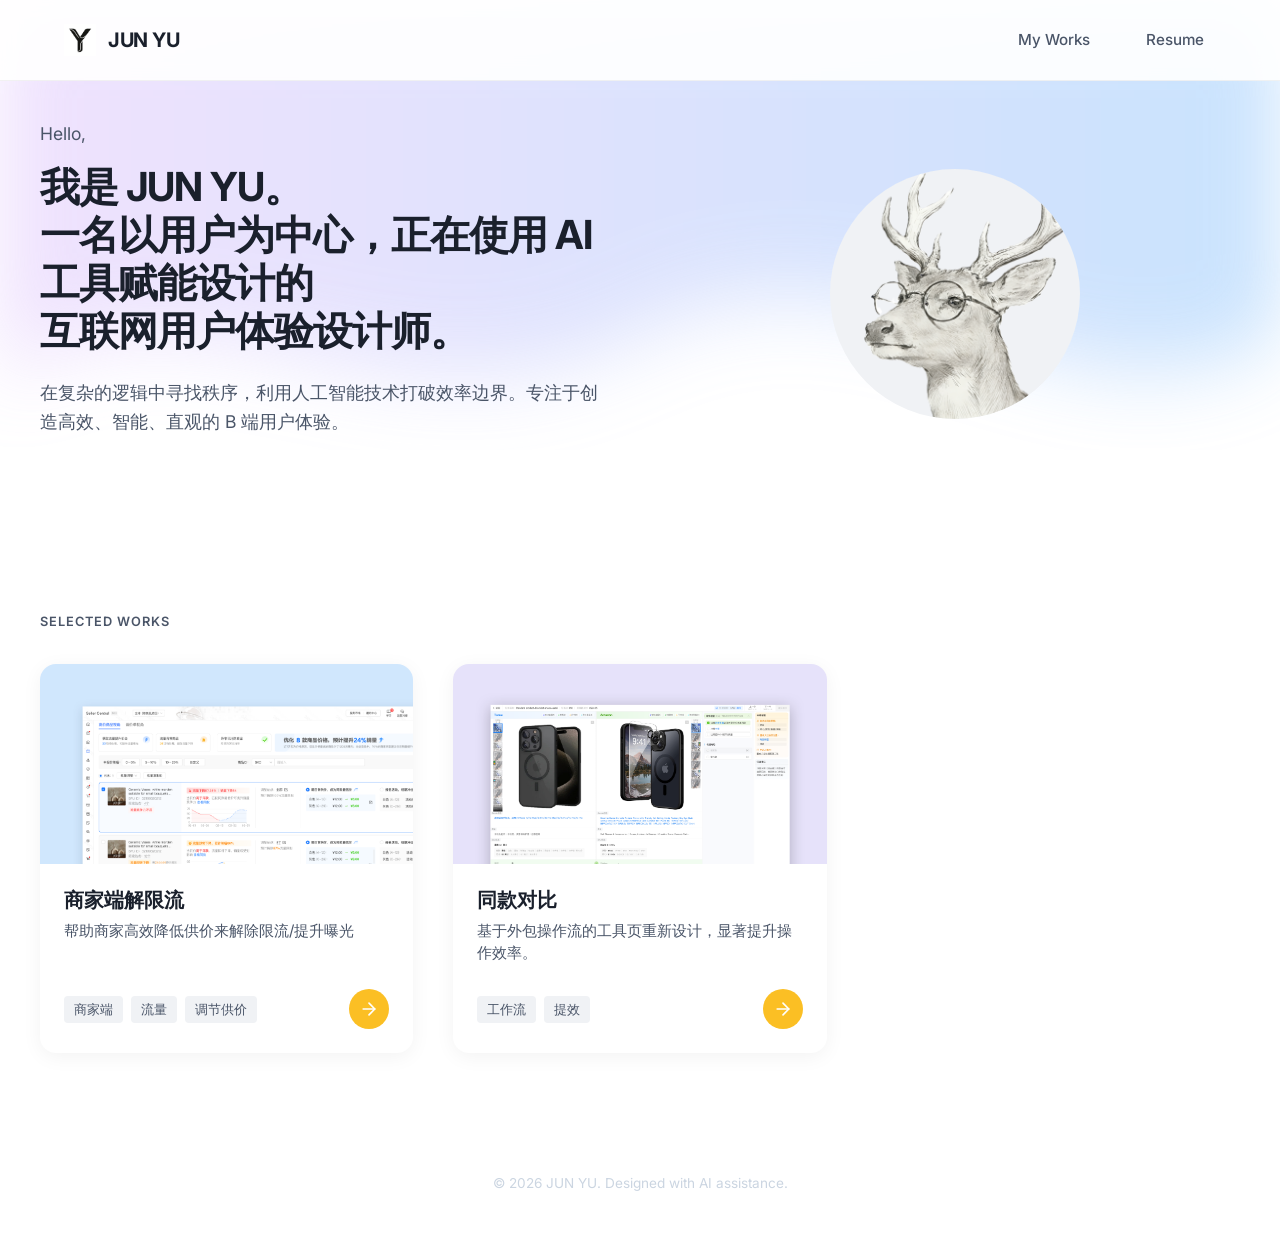
==== index.html @ b0ba0d9a "Swap project order and adjust Selected Works styles" ====
<!DOCTYPE html>
<html lang="zh-CN">
<head>
    <meta charset="UTF-8">
    <meta name="viewport" content="width=device-width, initial-scale=1.0">
    <title>JUN YU | AI-Powered UX Designer</title>
    <link rel="icon" href="images/logo-y.png" type="image/png">
    <link rel="stylesheet" href="style.css">
    <link rel="preconnect" href="https://fonts.googleapis.com">
    <link rel="preconnect" href="https://fonts.gstatic.com" crossorigin>
    <link href="https://fonts.googleapis.com/css2?family=Playfair+Display:ital,wght@0,400;0,600;1,400&family=Inter:wght@300;400;500;600&display=swap" rel="stylesheet">
</head>
<body>
    <!-- Navigation -->
    <header class="site-header">
        <div class="header-inner container">
            <a href="index.html" class="brand-group">
                <div class="logo-y">
                    <img src="images/logo-y.png" alt="Y Logo" class="logo-img">
                </div>
                <span class="designer-name">JUN YU</span>
            </a>
            <nav class="main-nav">
                <a href="#works" class="nav-link">My Works</a>
                
                <a href="resume.html" class="nav-link">Resume</a>
            </nav>
        </div>
    </header>

    <main>
        <!-- Background Wave -->
        <div class="wave-background">
            <svg viewBox="0 0 1440 480" fill="none" xmlns="http://www.w3.org/2000/svg" preserveAspectRatio="none">
                <defs>
                    <linearGradient id="wave-gradient" x1="0%" y1="0%" x2="100%" y2="0%">
                        <stop offset="0%" style="stop-color:#E0C3FC;stop-opacity:0.8" />
                        <stop offset="100%" style="stop-color:#8EC5FC;stop-opacity:0.8" />
                    </linearGradient>
                    <filter id="blur-filter" x="-20%" y="-20%" width="140%" height="140%">
                        <feGaussianBlur in="SourceGraphic" stdDeviation="40" />
                    </filter>
                </defs>
                <path d="M0,0 L1440,0 L1440,320 C1200,440 1000,200 720,320 C440,440 240,240 0,360 Z" fill="url(#wave-gradient)" filter="url(#blur-filter)" opacity="0.6"/>
            </svg>
        </div>

        <!-- 欢迎语 Hero 区域 -->
        <section class="hero-section container">
            <div class="hero-grid">
                <div class="hero-text">
                    <p class="greeting">Hello,</p>
                    <h1 class="intro-heading">
                        我是 JUN YU。<br>
                        一名以用户为中心，正在使用 AI 工具赋能设计的<br>
                        互联网用户体验设计师。
                    </h1>
                    <p class="intro-desc">
                        在复杂的逻辑中寻找秩序，利用人工智能技术打破效率边界。专注于创造高效、智能、直观的 B 端用户体验。
                    </p>
                </div>
                <div class="hero-image">
                    <!-- 请将您的雄鹿图片命名为 hero-image.png 并放入 images 文件夹 -->
                    <div class="hero-img-container">
                        <img src="images/hero-image.png" alt="Hand-drawn Buck" class="hero-img">
                    </div>
                </div>
            </div>
        </section>

        <!-- Works Grid -->
        <section id="works" class="projects container">
            <div class="section-header">
                <span class="section-label">Selected Works</span>
            </div>
            
            <div class="project-grid">
                <!-- Project 2: 商家端解限流 -->
                <a href="project-merchant-limit.html" class="project-card">
                    <div class="card-image-container">
                        <img src="images/project-cover-2.png" alt="商家端解限流" class="project-cover-img">
                    </div>
                    <div class="card-content">
                        <h3 class="card-title">商家端解限流</h3>
                        <p class="card-desc">帮助商家高效降低供价来解除限流/提升曝光</p>
                        <div class="card-footer">
                            <div class="tags-group" style="display: flex; gap: 8px; flex-wrap: wrap;">
                                <span class="tag">商家端</span>
                                <span class="tag">流量</span>
                                <span class="tag">调节供价</span>
                            </div>
                            <div class="view-project-btn">
                                <svg width="20" height="20" viewBox="0 0 24 24" fill="none" stroke="currentColor" stroke-width="2" stroke-linecap="round" stroke-linejoin="round">
                                    <line x1="5" y1="12" x2="19" y2="12"></line>
                                    <polyline points="12 5 19 12 12 19"></polyline>
                                </svg>
                            </div>
                        </div>
                    </div>
                </a>

                <!-- Project 1: 同款对比 -->
                <a href="project-comparison.html" class="project-card">
                    <div class="card-image-container">
                        <img src="images/project-cover-1.png" alt="同款对比" class="project-cover-img">
                    </div>
                    <div class="card-content">
                        <h3 class="card-title">同款对比</h3>
                        <p class="card-desc">基于外包操作流的工具页重新设计，显著提升操作效率。</p>
                        <div class="card-footer">
                            <div class="tags-group" style="display: flex; gap: 8px; flex-wrap: wrap;">
                                <span class="tag">工作流</span>
                                <span class="tag">提效</span>
                            </div>
                            <div class="view-project-btn">
                                <svg width="20" height="20" viewBox="0 0 24 24" fill="none" stroke="currentColor" stroke-width="2" stroke-linecap="round" stroke-linejoin="round">
                                    <line x1="5" y1="12" x2="19" y2="12"></line>
                                    <polyline points="12 5 19 12 12 19"></polyline>
                                </svg>
                            </div>
                        </div>
                    </div>
                </a>
            </div>
        </section>
    </main>

    <footer class="site-footer container">
        <div class="footer-content">
            <p>&copy; 2026 JUN YU. Designed with AI assistance.</p>
        </div>
    </footer>

    <script src="script.js"></script>
</body>
</html>
---- style.css ----
:root {
    --text-primary: #1a202c;
    --text-secondary: #4a5568;
    --bg-primary: #ffffff;
    --bg-secondary: #f7fafc;
    --accent-color: #6366f1; /* Indigo/Purple from user request */
    --font-main: 'Inter', -apple-system, BlinkMacSystemFont, 'Segoe UI', Roboto, sans-serif;
}

* {
    margin: 0;
    padding: 0;
    box-sizing: border-box;
}

body {
    font-family: var(--font-main);
    color: var(--text-primary);
    line-height: 1.5;
    -webkit-font-smoothing: antialiased;
    /* Sticky footer setup */
    display: flex;
    flex-direction: column;
    min-height: 100vh;
}

main {
    flex: 1;
}

/* Typography */
h1, h2, h3, h4, h5, h6 {
    font-weight: 700;
    line-height: 1.2;
}

a {
    text-decoration: none;
    color: inherit;
}

/* Header & Nav */
.site-header {
    position: sticky;
    top: 0;
    background: rgba(255, 255, 255, 0.9);
    backdrop-filter: blur(10px);
    z-index: 100;
    border-bottom: 1px solid rgba(0,0,0,0.05);
}

.header-inner {
    height: 80px;
    display: flex;
    justify-content: space-between;
    align-items: center;
}

/* Also support simple <header> for other pages if needed */
header:not(.site-header) {
    padding: 20px 40px;
    display: flex;
    justify-content: space-between;
    align-items: center;
    position: sticky;
    top: 0;
    background: rgba(255, 255, 255, 0.9);
    backdrop-filter: blur(10px);
    z-index: 100;
}

.brand-group, .logo-container {
    display: flex;
    align-items: center;
    gap: 12px;
}

.logo-y, .logo-icon {
    height: 32px;
    width: auto;
    display: flex;
    align-items: center;
}

.logo-img {
    height: 100%;
    width: auto;
}

.designer-name, .logo-text {
    font-size: 1.25rem;
    font-weight: 700;
    letter-spacing: -0.5px;
}

.main-nav, nav ul {
    display: flex;
    gap: 32px;
    list-style: none;
}

.nav-link, nav a {
    font-size: 0.95rem;
    font-weight: 500;
    color: var(--text-secondary);
    transition: color 0.2s;
    padding: 8px 12px; /* Increased click area */
    display: inline-block; /* Ensure padding affects layout */
}

.nav-link:hover, .nav-link.active,
nav a:hover, nav a.active {
    color: var(--text-primary);
}

/* Container */
.container {
    max-width: 1200px;
    margin: 0 auto;
    padding: 0 24px;
}

/* Hero Section */
.hero-section {
    position: relative;
    z-index: 1; /* Ensure text is above wave */
    padding: 60px 0;
    padding-top: 40px; /* Moved down slightly */
}

.wave-background {
    position: absolute;
    top: 0;
    left: 0;
    width: 100%;
    z-index: 0;
    pointer-events: none;
    overflow: hidden;
}

.wave-background svg {
    width: 100%;
    height: auto;
    display: block;
    min-height: 500px; /* Ensure it covers enough height */
}

.hero {
    padding: 60px 0;
    min-height: 60vh;
    display: flex;
    align-items: center;
}

.hero-grid {
    display: grid;
    grid-template-columns: 1fr 1fr;
    gap: 60px;
    align-items: center;
}

.intro-text {
    max-width: 500px;
}

.greeting {
    font-size: 1.1rem;
    color: var(--text-secondary);
    margin-bottom: 16px;
    display: block;
}

.intro-heading {
    font-size: 2.5rem;
    margin-bottom: 24px;
    letter-spacing: -1px;
}

.intro-desc {
    font-size: 1.1rem;
    color: var(--text-secondary);
    margin-bottom: 32px;
    line-height: 1.6;
}

.hero-img-container {
    width: 250px;
    height: 250px;
    border-radius: 50%;
    overflow: hidden;
    background-color: #f0f2f5;
    display: flex;
    justify-content: center;
    align-items: center;
    margin: 0 auto;
}

.hero-img {
    width: 100%;
    height: 100%;
    object-fit: cover;
}

/* Projects Section */
.projects {
    padding: 80px 0;
}

.section-header {
    margin-bottom: 32px;
}

.section-label {
    font-size: 0.8rem;
    text-transform: uppercase;
    letter-spacing: 1px;
    color: var(--text-secondary);
    font-weight: 600;
}

.project-grid {
    display: grid;
    grid-template-columns: repeat(auto-fill, minmax(350px, 1fr));
    gap: 40px;
}

.project-card {
    background: #fff;
    border-radius: 16px;
    overflow: hidden;
    box-shadow: 0 4px 20px rgba(0,0,0,0.05);
    transition: transform 0.3s ease, box-shadow 0.3s ease;
    display: flex;
    flex-direction: column;
}

.project-card:hover {
    transform: translateY(-5px);
    box-shadow: 0 10px 20px rgba(0,0,0,0.1);
}

.card-image-container {
    height: 200px;
    background-color: #f0f2f5;
    overflow: hidden;
    position: relative;
}

.project-cover-img {
    width: 100%;
    height: 100%;
    object-fit: cover;
    transition: transform 0.5s ease;
}

.project-card:hover .project-cover-img {
    transform: scale(1.05);
}

.card-content {
    padding: 24px;
    flex: 1;
    display: flex;
    flex-direction: column;
}

.card-title {
    font-size: 1.25rem;
    margin-bottom: 8px;
}

.card-desc {
    color: var(--text-secondary);
    font-size: 0.95rem;
    margin-bottom: 24px;
    flex: 1;
}

.card-footer {
    display: flex;
    justify-content: space-between;
    align-items: center;
    margin-top: auto;
}

.tag {
    font-size: 0.8rem;
    background-color: #f0f2f5;
    padding: 4px 10px;
    border-radius: 4px;
    color: var(--text-secondary);
    font-weight: 500;
}

.view-project-btn {
    width: 40px;
    height: 40px;
    border-radius: 50%;
    background-color: #fbbf24; /* Yellow accent */
    display: flex;
    align-items: center;
    justify-content: center;
    color: #fff;
    transition: background-color 0.2s;
}

.view-project-btn:hover {
    background-color: #f59e0b;
}

/* Detail Page Styles */
.detail-main {
    padding-top: 0; /* Removed padding since we have a banner now */
    padding-bottom: 100px;
}

.project-title-banner {
    width: 100%;
    background: linear-gradient(135deg, #E0C3FC 0%, #8EC5FC 100%); /* Light purple to blue gradient (Homepage style) */
    padding: 80px 0;
    margin-bottom: 60px;
}

.page-title {
    font-size: 2.5rem;
    margin-bottom: 0;
    text-align: center;
    color: #ffffff; /* White */
    /* Reset previous text gradient styles */
    background: none;
    -webkit-text-fill-color: initial;
    display: block;
    width: auto;
}

.detail-section {
    margin-bottom: 80px;
}

/* Final Result Styles */
.final-result-container {
    border-radius: 12px;
    overflow: hidden;
    box-shadow: 0 4px 20px rgba(0,0,0,0.1);
}

.detail-image.no-bottom-radius {
    border-bottom-left-radius: 0;
    border-bottom-right-radius: 0;
    margin-bottom: 0;
}

.result-stats-bar {
    background-color: #E0F2FE; /* Light Blue */
    color: #334155; /* Dark Slate */
    padding: 24px;
    display: flex;
    justify-content: center;
    align-items: center;
    font-size: 1.25rem;
    font-weight: 500;
}

.stats-label {
    margin-right: 12px;
    color: #475569; /* Slate 600 */
}

.stats-value-old {
    color: #94a3b8; /* Slate 400 */
    text-decoration: line-through;
}

.stats-arrow {
    margin: 0 16px;
    color: #3b82f6; /* Blue 500 */
}

.stats-value-new {
    color: #2563eb; /* Blue 600 */
    font-weight: 700;
    font-size: 1.4rem;
}

/* Specific margins to remove gap around optimization section */
.detail-section:has(+ .optimization-section) {
    margin-bottom: 0;
}

.optimization-section {
    background-color: #F3F0F9;
    padding: 80px 0; /* Increased padding for better visual */
    width: 100%;
    margin-bottom: 0;
}

/* Remove margin from the section following optimization if needed */
.optimization-section + .full-width-banner {
    margin-top: 0;
}

.section-title {
    font-size: 1.75rem;
    font-weight: 600;
    margin-bottom: 24px; /* Reduced from 40px */
    color: var(--text-primary);
    position: relative;
    padding-left: 20px;
}

.section-title::before {
    content: '';
    position: absolute;
    left: 0;
    top: 6px;
    bottom: 6px;
    width: 4px;
    background-color: var(--accent-color);
    border-radius: 2px;
}

.content-block {
    margin-bottom: 40px;
}

.subsection-title {
    font-size: 1.25rem;
    font-weight: 600;
    margin-bottom: 12px; /* Reduced from 24px */
    color: var(--text-primary);
}

.body-text {
    font-size: 1.05rem;
    color: var(--text-secondary);
    line-height: 1.7;
    margin-bottom: 24px;
}

/* Placeholders & Images */
.image-placeholder {
    width: 100%;
    background-color: #f0f2f5;
    border-radius: 8px;
    display: flex;
    align-items: center;
    justify-content: center;
    color: #a0aec0;
    font-size: 0.9rem;
    border: 1px dashed #cbd5e0;
}

.detail-image {
    width: 100%;
    height: auto;
    border-radius: 8px;
    display: block;
    box-shadow: 0 4px 6px -1px rgba(0, 0, 0, 0.05);
    /* background-color: #f0f2f5; Removed placeholder background */
    
    /* Enhanced clarity properties */
    image-rendering: -webkit-optimize-contrast;
    image-rendering: crisp-edges;
    transform: translateZ(0);
    filter: contrast(1.02) saturate(1.02);
    backface-visibility: hidden;
}

.full-width-placeholder {
    height: 400px;
}

.medium-placeholder {
    height: 300px;
}

.tall-placeholder {
    height: 100%;
    min-height: 300px;
}

/* Layouts */
.grid-2-col {
    display: grid;
    grid-template-columns: 1fr 1fr;
    gap: 40px;
}

.align-center {
    align-items: center;
}

.stack-col {
    display: flex;
    flex-direction: column;
    gap: 24px;
}

/* Full Width Banners */
.full-width-banner {
    width: 100vw;
    position: relative;
    left: 50%;
    right: 50%;
    margin-left: -50vw;
    margin-right: -50vw;
    padding: 60px 0;
    margin-bottom: 80px;
}

/* Remove margin when followed by optimization section */
.full-width-banner:has(+ .optimization-section) {
    margin-bottom: 0;
}

.black-banner {
    background-color: #111111;
    color: #ffffff;
}

.purple-banner {
    background-color: var(--accent-color);
    color: #ffffff;
}

.banner-content {
    display: grid;
    grid-template-columns: repeat(3, 1fr);
    gap: 40px;
    text-align: center;
}

.data-item {
    display: flex;
    flex-direction: column;
    align-items: center;
}

.data-value {
    font-size: 3rem;
    font-weight: 700;
    color: var(--accent-color);
    margin-bottom: 8px;
}

.data-label {
    font-size: 1rem;
    opacity: 0.8;
}

.banner-content-col {
    display: flex;
    flex-direction: column;
    gap: 24px;
}

.banner-title {
    font-size: 1.5rem;
    margin-bottom: 16px;
    font-weight: 700;
}

.idea-item {
    font-size: 1.2rem;
    line-height: 1.6;
}

.idea-bold {
    font-weight: 700;
    font-size: 1.3rem;
}

.pain-point-list {
    list-style: none;
    counter-reset: pain-points;
}

.pain-point-list li {
    position: relative;
    padding-left: 32px;
    margin-bottom: 20px;
    font-size: 1.1rem;
    color: var(--text-secondary);
}

.pain-point-list li::before {
    counter-increment: pain-points;
    content: counter(pain-points) ".";
    position: absolute;
    left: 0;
    font-weight: 600;
    color: var(--accent-color);
}

/* Compare Labels */
.compare-item {
    position: relative;
    /* Add padding top to make space for label */
    padding-top: 40px;
}

.compare-label {
    position: absolute;
    top: 0;
    left: 0;
    padding: 6px 14px;
    border-radius: 9999px; /* Pill shape (full rounded) */
    font-size: 0.9rem;
    font-weight: 600;
    color: #fff;
    z-index: 10;
    /* Glassmorphism */
    backdrop-filter: blur(8px);
    -webkit-backdrop-filter: blur(8px);
    border: 1px solid rgba(255, 255, 255, 0.2);
    box-shadow: 0 4px 6px rgba(0, 0, 0, 0.05);
}

.label-before {
    background-color: rgba(100, 116, 139, 0.85); /* Slate gray with transparency */
}

.label-after {
    background-color: rgba(96, 165, 250, 0.85); /* Light blue with transparency */
}

/* Lightbox */
.lightbox {
    position: fixed;
    top: 0;
    left: 0;
    width: 100%;
    height: 100%;
    background-color: rgba(0, 0, 0, 0.9);
    display: none;
    justify-content: center;
    align-items: center;
    z-index: 1000;
    cursor: zoom-out;
    opacity: 0;
    transition: opacity 0.3s ease;
}

.lightbox.active {
    display: flex;
    opacity: 1;
}

.lightbox-img {
    max-width: 90%;
    max-height: 90%;
    object-fit: contain;
    border-radius: 4px;
    box-shadow: 0 0 20px rgba(0,0,0,0.5);
    transform: scale(0.95);
    transition: transform 0.3s ease;
}

.lightbox.active .lightbox-img {
    transform: scale(1);
}

.lightbox-close {
    position: absolute;
    top: 20px;
    right: 30px;
    color: white;
    font-size: 40px;
    cursor: pointer;
    z-index: 1001;
    line-height: 1;
}

.lightbox-close:hover {
    color: #f0f0f0;
}

/* Make images clickable */
.detail-image {
    cursor: zoom-in;
    transition: transform 0.2s;
}

.detail-image:hover {
    transform: scale(1.01);
}

.detail-image.no-bg {
    background-color: transparent;
    box-shadow: none;
}

/* Footer */
.site-footer, footer {
    padding: 40px 0;
    text-align: center;
    font-size: 0.85rem;
    color: #cbd5e1; /* Light grey */
    margin-top: auto;
}

/* Responsive */
@media (max-width: 900px) {
    .hero-grid {
        grid-template-columns: 1fr;
        gap: 40px;
    }
    
    .intro-heading {
        font-size: 2.5rem;
    }
    
    .project-item {
        margin-bottom: 40px;
    }

    .grid-2-col {
        grid-template-columns: 1fr;
    }
    
    .banner-content {
        grid-template-columns: 1fr;
        gap: 40px;
    }
}

/* --- Reconstructed Styles from Recent Session --- */

/* Project Specific Banner */
.merchant-limit-banner {
    background: linear-gradient(135deg, #60a5fa 0%, #3b82f6 100%); /* Blue-400 to Blue-500 */
    position: relative;
    overflow: hidden;
}

.flow-background {
    position: absolute;
    top: 0;
    left: 0;
    width: 100%;
    height: 100%;
    z-index: 1;
    opacity: 0.6;
}

/* Spacing Utilities */
.mt-loose {
    margin-top: 40px !important;
}

.mt-xl {
    margin-top: 80px !important;
}

.mb-tight {
    margin-bottom: 4px !important;
}

.mt-tight {
    margin-top: 8px !important;
}

/* Width & Alignment Utilities */
.width-60 {
    max-width: 60% !important;
}

.width-80 {
    max-width: 80% !important;
}

.auto-width {
    width: auto !important;
    max-width: 100%;
    margin: 0 auto; /* Center by default */
}

.align-left {
    margin-left: 0 !important;
    margin-right: auto !important;
}

/* Full Width Sections & Backgrounds */
.full-width-section {
    width: 100vw;
    position: relative;
    left: 50%;
    right: 50%;
    margin-left: -50vw;
    margin-right: -50vw;
    padding: 60px 0;
    margin-bottom: 80px;
}

.bg-light-purple {
    background-color: #faf5ff;
}

.bg-light-blue {
    background-color: #f6faff;
}

/* Typography Colors */
.text-blue {
    color: #3b82f6;
    font-weight: 700;
}

.text-orange {
    color: #f97316;
    font-weight: 700;
}

.text-purple-bold {
    color: #7c3aed; /* Purple 600 */
    font-weight: 700;
}

.summary-text-bold {
    font-size: 1.5rem;
    font-weight: 700;
    text-align: center;
    color: #fff;
}

.remark-box {
    background-color: #f8fafc;
    border-left: 4px solid #94a3b8;
    padding: 16px;
    margin: 16px 0;
    color: #64748b;
}

.remark-text {
    font-size: 0.9rem;
    color: #94a3b8;
    margin-top: 8px;
    font-style: italic;
}
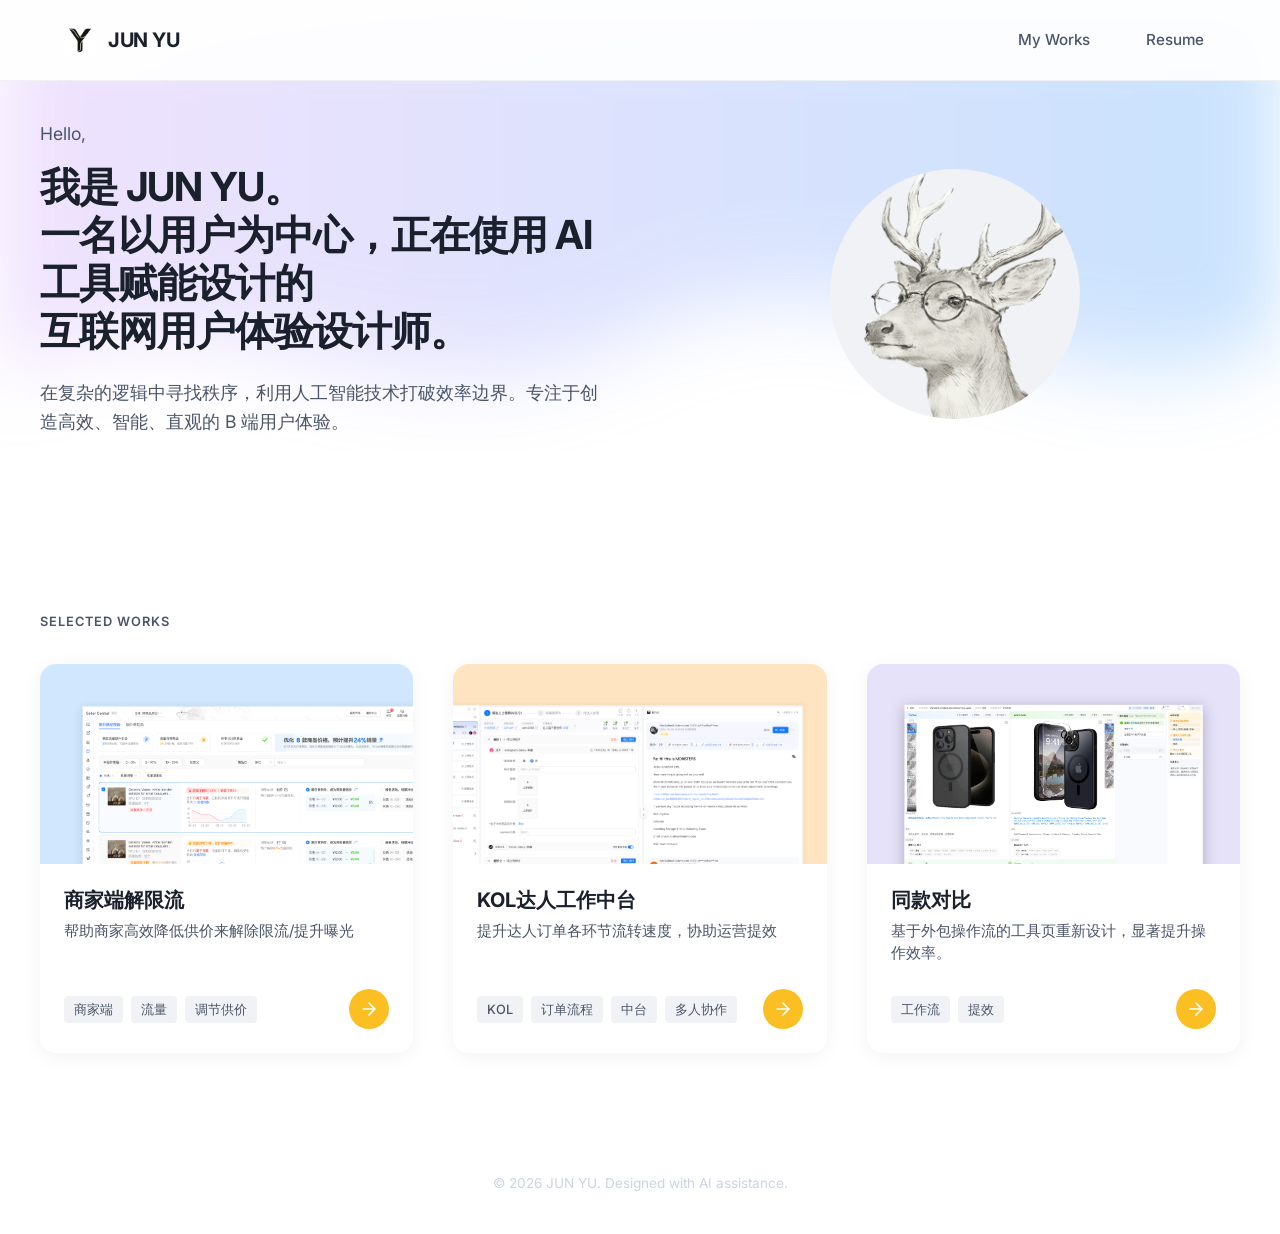
==== commit 6c03dd50: "Update-KOL-project-details" ====
--- a/index.html
+++ b/index.html
@@ -99,6 +99,31 @@
                     </div>
                 </a>
 
+                <!-- Project 3: KOL达人工作中台 -->
+                <a href="project-kol.html" class="project-card">
+                    <div class="card-image-container">
+                        <img src="images/project-cover-kol.png" alt="KOL达人工作中台" class="project-cover-img">
+                    </div>
+                    <div class="card-content">
+                        <h3 class="card-title">KOL达人工作中台</h3>
+                        <p class="card-desc">提升达人订单各环节流转速度，协助运营提效</p>
+                        <div class="card-footer">
+                            <div class="tags-group" style="display: flex; gap: 8px; flex-wrap: wrap;">
+                                <span class="tag">KOL</span>
+                                <span class="tag">订单流程</span>
+                                <span class="tag">中台</span>
+                                <span class="tag">多人协作</span>
+                            </div>
+                            <div class="view-project-btn">
+                                <svg width="20" height="20" viewBox="0 0 24 24" fill="none" stroke="currentColor" stroke-width="2" stroke-linecap="round" stroke-linejoin="round">
+                                    <line x1="5" y1="12" x2="19" y2="12"></line>
+                                    <polyline points="12 5 19 12 12 19"></polyline>
+                                </svg>
+                            </div>
+                        </div>
+                    </div>
+                </a>
+
                 <!-- Project 1: 同款对比 -->
                 <a href="project-comparison.html" class="project-card">
                     <div class="card-image-container">
--- a/style.css
+++ b/style.css
@@ -590,6 +590,16 @@
     left: 0;
     font-weight: 600;
     color: var(--accent-color);
+}
+
+/* Full Width Strip */
+.full-width-strip {
+    width: 100%;
+    padding: 40px 0;
+}
+
+.bg-light-gray {
+    background-color: #f9fafb; /* Lighter gray */
 }
 
 /* Compare Labels */
@@ -724,11 +734,83 @@
     }
 }
 
-/* --- Reconstructed Styles from Recent Session --- */
+/* Reconstructed Styles from Recent Session */
+
+/* Custom Number Badge for KOL Project */
+.number-badge-blue {
+    display: inline-flex;
+    justify-content: center;
+    align-items: center;
+    width: 28px;
+    height: 28px;
+    background-color: #e0f2fe; /* Light blue 100 */
+    color: #0284c7; /* Blue 600 */
+    border-radius: 50%;
+    font-weight: 700;
+    font-size: 1rem;
+    margin-right: 12px;
+    flex-shrink: 0; /* Prevent shrinking if text is long */
+}
+
+.list-item-row {
+    display: flex;
+    align-items: flex-start;
+    margin-bottom: 16px;
+    font-size: 1.1rem;
+    color: var(--text-secondary);
+    line-height: 1.6;
+}
+
+.placeholder-box {
+    width: 100%;
+    height: 300px; /* Default height */
+    background-color: #FFF9C4; /* Pale yellow */
+    display: flex;
+    justify-content: center;
+    align-items: center;
+    color: #9ca3af;
+    font-size: 1.2rem;
+    border-radius: 8px;
+    margin: 24px 0;
+    border: 2px dashed #e2e8f0;
+}
+
+/* Content Images - Responsive & Centered */
+.content-img {
+    display: block;
+    max-width: 100%;
+    height: auto; /* Maintain aspect ratio */
+    margin: 32px auto; /* Center horizontally with vertical spacing */
+    border-radius: 8px;
+    box-shadow: none;
+    cursor: zoom-in; /* Indicate click to zoom */
+    transition: transform 0.2s;
+}
+
+.content-img:hover {
+    transform: scale(1.01);
+}
+
+.width-80-left {
+    max-width: 80% !important;
+    margin-left: auto !important; /* Center align */
+    margin-right: auto !important; /* Center align */
+}
+
+.highlight-bracket {
+    font-weight: 700;
+    color: var(--text-primary);
+}
 
 /* Project Specific Banner */
 .merchant-limit-banner {
     background: linear-gradient(135deg, #60a5fa 0%, #3b82f6 100%); /* Blue-400 to Blue-500 */
+    position: relative;
+    overflow: hidden;
+}
+
+.kol-banner {
+    background: linear-gradient(135deg, #fb923c 0%, #ea580c 100%); /* Orange-400 to Orange-600 */
     position: relative;
     overflow: hidden;
 }
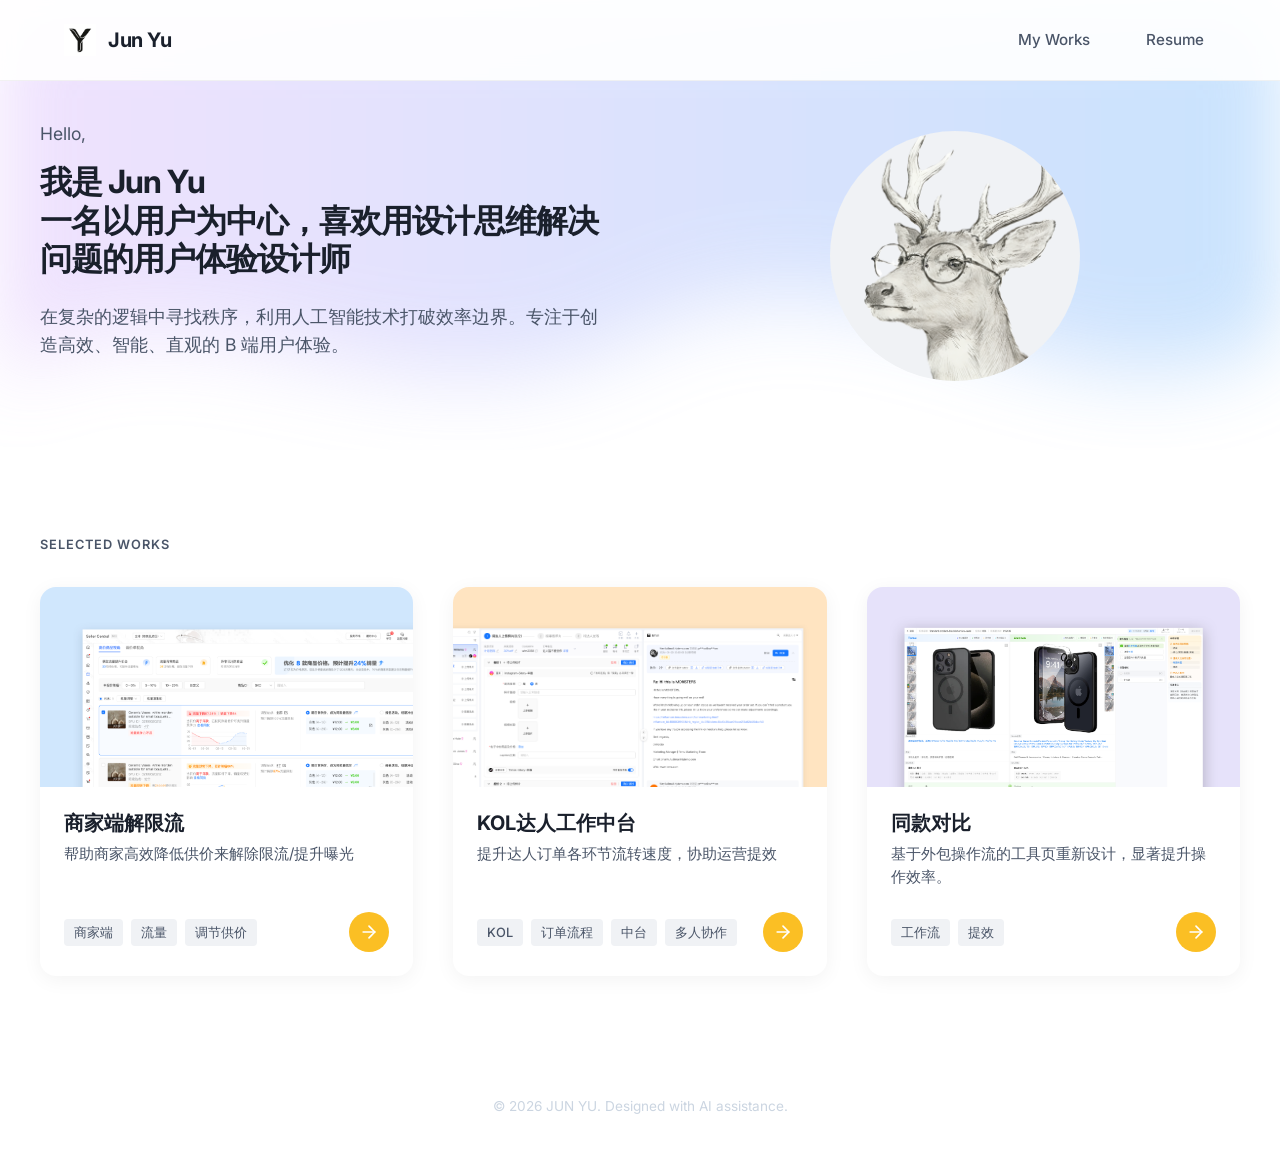
==== commit 1a23e52f: "updates" ====
--- a/index.html
+++ b/index.html
@@ -18,7 +18,7 @@
                 <div class="logo-y">
                     <img src="images/logo-y.png" alt="Y Logo" class="logo-img">
                 </div>
-                <span class="designer-name">JUN YU</span>
+                <span class="designer-name">Jun Yu</span>
             </a>
             <nav class="main-nav">
                 <a href="#works" class="nav-link">My Works</a>
@@ -51,9 +51,8 @@
                 <div class="hero-text">
                     <p class="greeting">Hello,</p>
                     <h1 class="intro-heading">
-                        我是 JUN YU。<br>
-                        一名以用户为中心，正在使用 AI 工具赋能设计的<br>
-                        互联网用户体验设计师。
+                        我是 Jun Yu<br>
+                        一名以用户为中心，喜欢用设计思维解决问题的用户体验设计师
                     </h1>
                     <p class="intro-desc">
                         在复杂的逻辑中寻找秩序，利用人工智能技术打破效率边界。专注于创造高效、智能、直观的 B 端用户体验。
--- a/style.css
+++ b/style.css
@@ -171,7 +171,7 @@
 }
 
 .intro-heading {
-    font-size: 2.5rem;
+    font-size: 32px;
     margin-bottom: 24px;
     letter-spacing: -1px;
 }
@@ -400,12 +400,12 @@
 }
 
 .section-title {
-    font-size: 1.75rem;
-    font-weight: 600;
-    margin-bottom: 24px; /* Reduced from 40px */
+    font-size: 2rem;
+    font-weight: 800;
+    margin-bottom: 32px; /* Reduced from 40px */
     color: var(--text-primary);
     position: relative;
-    padding-left: 20px;
+    padding-left: 24px;
 }
 
 .section-title::before {
@@ -414,9 +414,9 @@
     left: 0;
     top: 6px;
     bottom: 6px;
-    width: 4px;
-    background-color: var(--accent-color);
-    border-radius: 2px;
+    width: 6px;
+    background-color: #f97316; /* Orange 500 */
+    border-radius: 3px;
 }
 
 .content-block {
@@ -717,7 +717,7 @@
     }
     
     .intro-heading {
-        font-size: 2.5rem;
+        font-size: 32px;
     }
     
     .project-item {
@@ -802,17 +802,124 @@
     color: var(--text-primary);
 }
 
+/* Banner Info Card */
+.banner-info-card {
+    background-color: rgba(255, 247, 237, 0.9); /* Orange-50 with 90% opacity */
+    backdrop-filter: blur(8px); /* Optional: adds a nice blur effect */
+    border-radius: 12px;
+    padding: 20px 40px;
+    display: grid;
+    grid-template-columns: repeat(3, 1fr);
+    width: 840px;
+    gap: 0;
+    margin-top: 24px;
+    margin-left: auto;
+    margin-right: auto;
+    box-shadow: 0 4px 6px -1px rgba(0, 0, 0, 0.05);
+}
+
+.info-card-item {
+    padding: 0 24px;
+    display: flex;
+    flex-direction: column;
+    gap: 8px;
+    text-align: left;
+}
+
+.info-card-item:not(:last-child) {
+    border-right: 1px solid #fed7aa; /* Orange-200 */
+}
+
+.info-value {
+    font-size: 1.25rem;
+    font-weight: 600;
+    color: #1f2937; /* Gray-800 */
+    line-height: 1.2;
+}
+
+.info-label {
+    font-size: 0.875rem;
+    color: #9ca3af; /* Gray-400 */
+}
+
+@media (max-width: 768px) {
+    .banner-info-card {
+        flex-direction: column;
+        padding: 24px;
+        width: 90%;
+        gap: 24px;
+    }
+
+    .info-card-item {
+        padding: 0;
+        text-align: center;
+        align-items: center;
+    }
+
+    .info-card-item:not(:last-child) {
+        border-right: none;
+        border-bottom: 1px solid #fed7aa;
+        padding-bottom: 24px;
+    }
+}
+
 /* Project Specific Banner */
 .merchant-limit-banner {
-    background: linear-gradient(135deg, #60a5fa 0%, #3b82f6 100%); /* Blue-400 to Blue-500 */
+    background: linear-gradient(135deg, #fdba74 0%, #fb923c 100%); /* Warm Orange Gradient */
     position: relative;
     overflow: hidden;
+    padding: 0;
+    text-align: center;
+    height: 280px;
+    display: flex;
+    flex-direction: column;
+    justify-content: center;
+    margin-bottom: 60px; /* Add space below banner */
+}
+
+.merchant-limit-banner .page-title {
+    color: white;
+    font-size: 3rem;
+    font-weight: 700;
+    margin-bottom: 0;
 }
 
 .kol-banner {
-    background: linear-gradient(135deg, #fb923c 0%, #ea580c 100%); /* Orange-400 to Orange-600 */
+    background: linear-gradient(135deg, #eff6ff 0%, #dbeafe 100%); /* Light Blue Gradient (Blue-50 to Blue-100) */
     position: relative;
     overflow: hidden;
+    height: 280px;
+    display: flex;
+    flex-direction: column;
+    justify-content: center;
+    margin-bottom: 60px;
+    text-align: center;
+}
+
+.kol-banner .page-title {
+    color: #5482a3; /* Muted Steel Blue */
+    font-size: 3rem;
+    font-weight: 700;
+    margin-bottom: 0;
+    z-index: 2;
+}
+
+/* Specific Info Card styles for KOL banner */
+.kol-banner .banner-info-card {
+    background-color: rgba(255, 255, 255, 0.6);
+    margin-top: 24px;
+    z-index: 2;
+}
+
+.kol-banner .info-card-item:not(:last-child) {
+    border-right: 1px solid #bfdbfe; /* Blue-200 */
+}
+
+@media (max-width: 768px) {
+    .kol-banner .info-card-item:not(:last-child) {
+        border-right: none;
+        border-bottom: 1px solid #bfdbfe;
+    }
 }
 
 .flow-background {
@@ -845,10 +952,20 @@
 /* Width & Alignment Utilities */
 .width-60 {
     max-width: 60% !important;
+    margin: 0 auto; /* Center by default */
+}
+
+.width-70 {
+    max-width: 70% !important;
 }
 
 .width-80 {
     max-width: 80% !important;
+    margin: 0 auto; /* Center by default */
+}
+
+.width-85 {
+    max-width: 85% !important;
 }
 
 .auto-width {
@@ -882,6 +999,14 @@
     background-color: #f6faff;
 }
 
+.bg-light-yellow {
+    background-color: #fffbeb;
+}
+
+.bg-light-orange {
+    background-color: #fff7ed;
+}
+
 /* Typography Colors */
 .text-blue {
     color: #3b82f6;
@@ -919,3 +1044,87 @@
     margin-top: 8px;
     font-style: italic;
 }
+
+/* Gradient Heading for Review Section */
+.gradient-heading {
+    display: inline-block;
+    background: linear-gradient(90deg, #ffedd5 0%, rgba(255, 255, 255, 0) 100%); /* Orange-100 fading out */
+    color: #f97316; /* Orange-500 */
+    padding: 10px 24px;
+    border-radius: 9999px; /* Pill shape */
+    font-size: 1.25rem;
+    font-weight: 700;
+    margin-bottom: 16px;
+    width: 100%; /* Make it full width for the gradient effect */
+}
+
+/* KOL Project Specific Overrides */
+.kol-section-title {
+    font-size: 1.75rem !important; /* Slightly smaller than 2rem */
+}
+
+.kol-section-title::before {
+    background-color: #3b82f6 !important; /* Blue 500 */
+}
+
+/* Indented body text for Review Section */
+.review-body-text {
+    text-indent: 1em; /* Indent first line by 1 character */
+    color: #718096; /* Lighter than --text-secondary (#4a5568) */
+}
+
+/* Image Utilities */
+.no-shadow {
+    box-shadow: none !important;
+}
+
+/* Image Switcher Styles */
+.tab-image-container {
+    background: #fff;
+    border-radius: 8px; /* Keep top corners smaller or update all */
+    border-bottom-left-radius: 24px; /* Purely round bottom corners */
+    border-bottom-right-radius: 24px;
+    overflow: hidden;
+    box-shadow: 0 4px 6px -1px rgba(0, 0, 0, 0.05);
+    margin-bottom: 40px;
+}
+
+.image-display img {
+    width: 100%;
+    display: block;
+    margin: 0;
+    border-bottom-left-radius: 0;
+    border-bottom-right-radius: 0;
+}
+
+.tab-controls {
+    display: flex;
+    background-color: #f9fafb; /* Light gray bg for tab bar */
+    padding: 10px;
+    gap: 10px;
+    overflow-x: auto; /* Allow scroll on small screens */
+    /* Ensure the background follows the container's radius if not clipped properly, 
+       but overflow:hidden on container handles it. */
+}
+
+.tab-item {
+    flex: 1;
+    text-align: center;
+    padding: 12px 16px; /* Increased horizontal padding for pill shape */
+    font-size: 0.95rem;
+    color: var(--text-secondary);
+    cursor: pointer;
+    border-radius: 9999px; /* Purely round (pill shape) */
+    transition: all 0.2s;
+    font-weight: 500;
+    white-space: nowrap;
+}
+
+.tab-item:hover {
+    background-color: #e5e7eb;
+}
+
+.tab-item.active {
+    background-color: #f97316; /* Orange 500 */
+    color: white;
+}
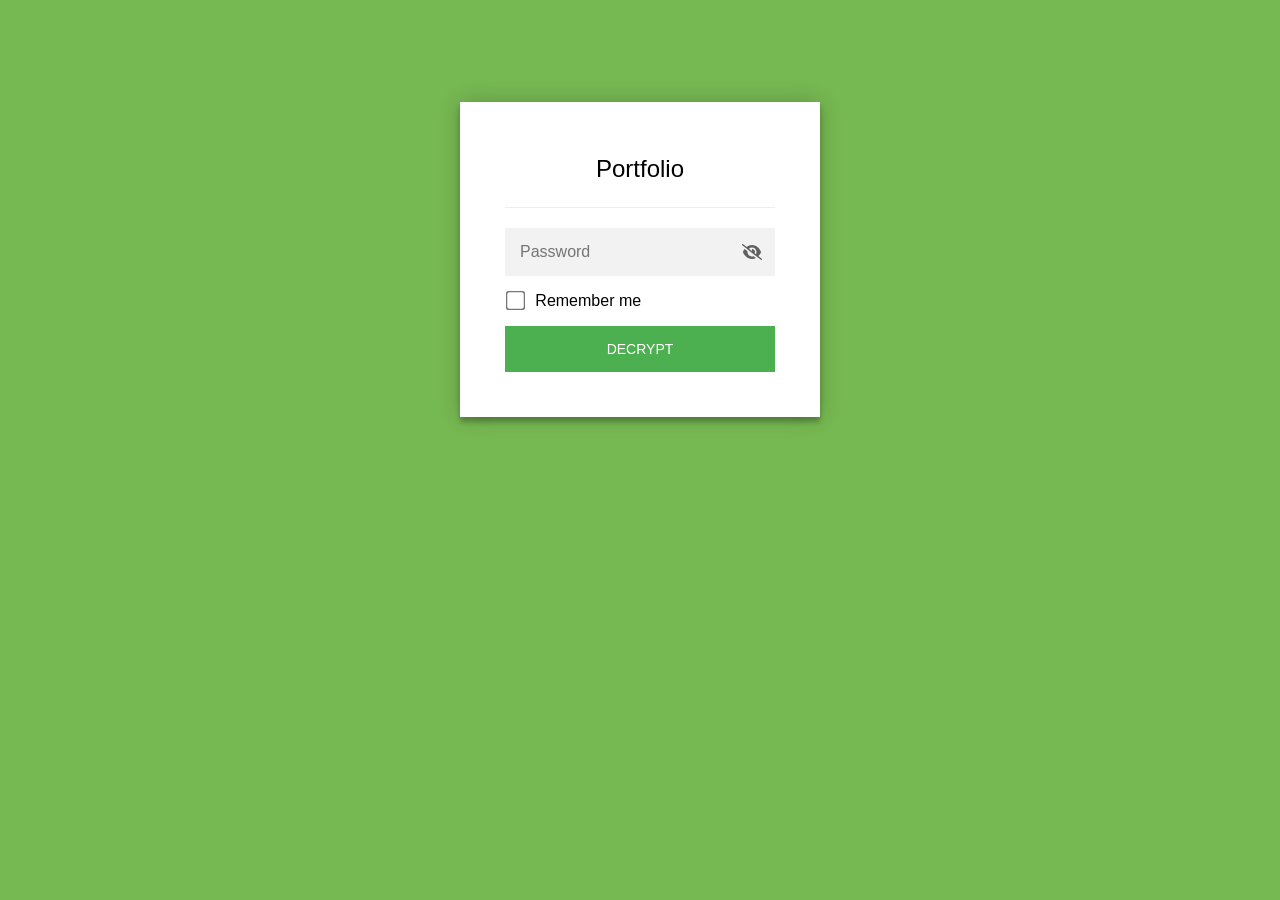
==== commit c1549aef: "Add files via upload" ====
--- a/index.html
+++ b/index.html
@@ -1,160 +1,894 @@
 <!DOCTYPE html>
-<html lang="zh-CN">
-<head>
-    <meta charset="UTF-8">
-    <meta name="viewport" content="width=device-width, initial-scale=1.0">
-    <title>JUN YU | AI-Powered UX Designer</title>
-    <link rel="icon" href="images/logo-y.png" type="image/png">
-    <link rel="stylesheet" href="style.css">
-    <link rel="preconnect" href="https://fonts.googleapis.com">
-    <link rel="preconnect" href="https://fonts.gstatic.com" crossorigin>
-    <link href="https://fonts.googleapis.com/css2?family=Playfair+Display:ital,wght@0,400;0,600;1,400&family=Inter:wght@300;400;500;600&display=swap" rel="stylesheet">
-</head>
-<body>
-    <!-- Navigation -->
-    <header class="site-header">
-        <div class="header-inner container">
-            <a href="index.html" class="brand-group">
-                <div class="logo-y">
-                    <img src="images/logo-y.png" alt="Y Logo" class="logo-img">
-                </div>
-                <span class="designer-name">Jun Yu</span>
-            </a>
-            <nav class="main-nav">
-                <a href="#works" class="nav-link">My Works</a>
-                
-                <a href="resume.html" class="nav-link">Resume</a>
-            </nav>
+<html class="staticrypt-html">
+    <head>
+        <meta charset="utf-8" />
+        <title>Portfolio</title>
+        <meta name="viewport" content="width=device-width, initial-scale=1" />
+
+        <!-- do not cache this page -->
+        <meta http-equiv="cache-control" content="max-age=0" />
+        <meta http-equiv="cache-control" content="no-cache" />
+        <meta http-equiv="expires" content="0" />
+        <meta http-equiv="expires" content="Tue, 01 Jan 1980 1:00:00 GMT" />
+        <meta http-equiv="pragma" content="no-cache" />
+
+        <style>
+            .staticrypt-hr {
+                margin-top: 20px;
+                margin-bottom: 20px;
+                border: 0;
+                border-top: 1px solid #eee;
+            }
+
+            .staticrypt-page {
+                width: 360px;
+                padding: 8% 0 0;
+                margin: auto;
+                box-sizing: border-box;
+            }
+
+            .staticrypt-form {
+                position: relative;
+                z-index: 1;
+                background: #ffffff;
+                max-width: 360px;
+                margin: 0 auto 100px;
+                padding: 45px;
+                text-align: center;
+                box-shadow: 0 0 20px 0 rgba(0, 0, 0, 0.2), 0 5px 5px 0 rgba(0, 0, 0, 0.24);
+            }
+
+            .staticrypt-form input[type="password"],
+            input[type="text"] {
+                background: inherit;
+                border: 0;
+                box-sizing: border-box; /* This ensures padding is included in the total width */
+                font-size: 14px;
+                outline: 0;
+                padding: 15px 30px 15px 15px; /* Adjust the padding to ensure there is space for the icon */
+                width: 100%;
+            }
+
+            .staticrypt-password-container {
+                position: relative;
+                outline: 0;
+                background: #f2f2f2;
+                width: 100%;
+                border: 0;
+                margin: 0 0 15px;
+                box-sizing: border-box;
+            }
+
+            .staticrypt-toggle-password-visibility {
+                cursor: pointer;
+                height: 20px;
+                opacity: 60%;
+                padding: 13px;
+                position: absolute;
+                right: 0;
+                top: 50%;
+                transform: translateY(-50%);
+                width: 20px;
+            }
+
+            .staticrypt-form .staticrypt-decrypt-button {
+                text-transform: uppercase;
+                outline: 0;
+                background: #4CAF50;
+                width: 100%;
+                border: 0;
+                padding: 15px;
+                color: #ffffff;
+                font-size: 14px;
+                cursor: pointer;
+            }
+
+            .staticrypt-form .staticrypt-decrypt-button:hover,
+            .staticrypt-form .staticrypt-decrypt-button:active,
+            .staticrypt-form .staticrypt-decrypt-button:focus {
+                background: #4CAF50;
+                filter: brightness(92%);
+            }
+
+            .staticrypt-html {
+                height: 100%;
+            }
+
+            .staticrypt-body {
+                height: 100%;
+                margin: 0;
+            }
+
+            .staticrypt-content {
+                height: 100%;
+                margin-bottom: 1em;
+                background: #76B852;
+                font-family: "Arial", sans-serif;
+                -webkit-font-smoothing: antialiased;
+                -moz-osx-font-smoothing: grayscale;
+            }
+
+            .staticrypt-instructions {
+                margin-top: -1em;
+                margin-bottom: 1em;
+            }
+
+            .staticrypt-title {
+                font-size: 1.5em;
+            }
+
+            label.staticrypt-remember {
+                display: flex;
+                align-items: center;
+                margin-bottom: 1em;
+            }
+
+            .staticrypt-remember input[type="checkbox"] {
+                transform: scale(1.5);
+                margin-right: 1em;
+            }
+
+            .hidden {
+                display: none !important;
+            }
+
+            .staticrypt-spinner-container {
+                height: 100%;
+                display: flex;
+                align-items: center;
+                justify-content: center;
+            }
+
+            .staticrypt-spinner {
+                display: inline-block;
+                width: 2rem;
+                height: 2rem;
+                vertical-align: text-bottom;
+                border: 0.25em solid gray;
+                border-right-color: transparent;
+                border-radius: 50%;
+                -webkit-animation: spinner-border 0.75s linear infinite;
+                animation: spinner-border 0.75s linear infinite;
+                animation-duration: 0.75s;
+                animation-timing-function: linear;
+                animation-delay: 0s;
+                animation-iteration-count: infinite;
+                animation-direction: normal;
+                animation-fill-mode: none;
+                animation-play-state: running;
+                animation-name: spinner-border;
+            }
+
+            @keyframes spinner-border {
+                100% {
+                    transform: rotate(360deg);
+                }
+            }
+
+            @media screen and (-webkit-min-device-pixel-ratio: 0) {
+                .staticrypt-form input[type="password"],
+                input[type="text"] {
+                    font-size: 16px;
+                }
+            }
+        </style>
+    </head>
+
+    <body class="staticrypt-body">
+        <div id="staticrypt_loading" class="staticrypt-spinner-container">
+            <div class="staticrypt-spinner"></div>
         </div>
-    </header>
-
-    <main>
-        <!-- Background Wave -->
-        <div class="wave-background">
-            <svg viewBox="0 0 1440 480" fill="none" xmlns="http://www.w3.org/2000/svg" preserveAspectRatio="none">
-                <defs>
-                    <linearGradient id="wave-gradient" x1="0%" y1="0%" x2="100%" y2="0%">
-                        <stop offset="0%" style="stop-color:#E0C3FC;stop-opacity:0.8" />
-                        <stop offset="100%" style="stop-color:#8EC5FC;stop-opacity:0.8" />
-                    </linearGradient>
-                    <filter id="blur-filter" x="-20%" y="-20%" width="140%" height="140%">
-                        <feGaussianBlur in="SourceGraphic" stdDeviation="40" />
-                    </filter>
-                </defs>
-                <path d="M0,0 L1440,0 L1440,320 C1200,440 1000,200 720,320 C440,440 240,240 0,360 Z" fill="url(#wave-gradient)" filter="url(#blur-filter)" opacity="0.6"/>
-            </svg>
-        </div>
-
-        <!-- 欢迎语 Hero 区域 -->
-        <section class="hero-section container">
-            <div class="hero-grid">
-                <div class="hero-text">
-                    <p class="greeting">Hello,</p>
-                    <h1 class="intro-heading">
-                        我是 Jun Yu<br>
-                        一名以用户为中心，喜欢用设计思维解决问题的用户体验设计师
-                    </h1>
-                    <p class="intro-desc">
-                        在复杂的逻辑中寻找秩序，利用人工智能技术打破效率边界。专注于创造高效、智能、直观的 B 端用户体验。
-                    </p>
-                </div>
-                <div class="hero-image">
-                    <!-- 请将您的雄鹿图片命名为 hero-image.png 并放入 images 文件夹 -->
-                    <div class="hero-img-container">
-                        <img src="images/hero-image.png" alt="Hand-drawn Buck" class="hero-img">
+
+        <div id="staticrypt_content" class="staticrypt-content hidden">
+            <div class="staticrypt-page">
+                <div class="staticrypt-form">
+                    <div class="staticrypt-instructions">
+                        <p class="staticrypt-title">Portfolio</p>
+                        <p></p>
                     </div>
+
+                    <hr class="staticrypt-hr" />
+
+                    <form id="staticrypt-form" action="#" method="post">
+                        <div class="staticrypt-password-container">
+                            <input
+                                id="staticrypt-password"
+                                type="password"
+                                name="password"
+                                placeholder="Password"
+                                autofocus
+                            />
+
+                            <img
+                                class="staticrypt-toggle-password-visibility"
+                                alt="template_toggle_show"
+                                title="template_toggle_show"
+                                src="[data-uri]"
+                            />
+                        </div>
+
+                        <label id="staticrypt-remember-label" class="staticrypt-remember hidden">
+                            <input id="staticrypt-remember" type="checkbox" name="remember" />
+                            Remember me
+                        </label>
+
+                        <input type="submit" class="staticrypt-decrypt-button" value="DECRYPT" />
+                    </form>
                 </div>
             </div>
-        </section>
-
-        <!-- Works Grid -->
-        <section id="works" class="projects container">
-            <div class="section-header">
-                <span class="section-label">Selected Works</span>
-            </div>
-            
-            <div class="project-grid">
-                <!-- Project 2: 商家端解限流 -->
-                <a href="project-merchant-limit.html" class="project-card">
-                    <div class="card-image-container">
-                        <img src="images/project-cover-2.png" alt="商家端解限流" class="project-cover-img">
-                    </div>
-                    <div class="card-content">
-                        <h3 class="card-title">商家端解限流</h3>
-                        <p class="card-desc">帮助商家高效降低供价来解除限流/提升曝光</p>
-                        <div class="card-footer">
-                            <div class="tags-group" style="display: flex; gap: 8px; flex-wrap: wrap;">
-                                <span class="tag">商家端</span>
-                                <span class="tag">流量</span>
-                                <span class="tag">调节供价</span>
-                            </div>
-                            <div class="view-project-btn">
-                                <svg width="20" height="20" viewBox="0 0 24 24" fill="none" stroke="currentColor" stroke-width="2" stroke-linecap="round" stroke-linejoin="round">
-                                    <line x1="5" y1="12" x2="19" y2="12"></line>
-                                    <polyline points="12 5 19 12 12 19"></polyline>
-                                </svg>
-                            </div>
-                        </div>
-                    </div>
-                </a>
-
-                <!-- Project 3: KOL达人工作中台 -->
-                <a href="project-kol.html" class="project-card">
-                    <div class="card-image-container">
-                        <img src="images/project-cover-kol.png" alt="KOL达人工作中台" class="project-cover-img">
-                    </div>
-                    <div class="card-content">
-                        <h3 class="card-title">KOL达人工作中台</h3>
-                        <p class="card-desc">提升达人订单各环节流转速度，协助运营提效</p>
-                        <div class="card-footer">
-                            <div class="tags-group" style="display: flex; gap: 8px; flex-wrap: wrap;">
-                                <span class="tag">KOL</span>
-                                <span class="tag">订单流程</span>
-                                <span class="tag">中台</span>
-                                <span class="tag">多人协作</span>
-                            </div>
-                            <div class="view-project-btn">
-                                <svg width="20" height="20" viewBox="0 0 24 24" fill="none" stroke="currentColor" stroke-width="2" stroke-linecap="round" stroke-linejoin="round">
-                                    <line x1="5" y1="12" x2="19" y2="12"></line>
-                                    <polyline points="12 5 19 12 12 19"></polyline>
-                                </svg>
-                            </div>
-                        </div>
-                    </div>
-                </a>
-
-                <!-- Project 1: 同款对比 -->
-                <a href="project-comparison.html" class="project-card">
-                    <div class="card-image-container">
-                        <img src="images/project-cover-1.png" alt="同款对比" class="project-cover-img">
-                    </div>
-                    <div class="card-content">
-                        <h3 class="card-title">同款对比</h3>
-                        <p class="card-desc">基于外包操作流的工具页重新设计，显著提升操作效率。</p>
-                        <div class="card-footer">
-                            <div class="tags-group" style="display: flex; gap: 8px; flex-wrap: wrap;">
-                                <span class="tag">工作流</span>
-                                <span class="tag">提效</span>
-                            </div>
-                            <div class="view-project-btn">
-                                <svg width="20" height="20" viewBox="0 0 24 24" fill="none" stroke="currentColor" stroke-width="2" stroke-linecap="round" stroke-linejoin="round">
-                                    <line x1="5" y1="12" x2="19" y2="12"></line>
-                                    <polyline points="12 5 19 12 12 19"></polyline>
-                                </svg>
-                            </div>
-                        </div>
-                    </div>
-                </a>
-            </div>
-        </section>
-    </main>
-
-    <footer class="site-footer container">
-        <div class="footer-content">
-            <p>&copy; 2026 JUN YU. Designed with AI assistance.</p>
         </div>
-    </footer>
-
-    <script src="script.js"></script>
-</body>
-</html>+
+        <script>
+            // these variables will be filled when generating the file - the template format is 'variable_name'
+            const staticryptInitiator = 
+            ((function(){
+  const exports = {};
+  const cryptoEngine = ((function(){
+  const exports = {};
+  const { subtle } = crypto;
+
+const IV_BITS = 16 * 8;
+const HEX_BITS = 4;
+const ENCRYPTION_ALGO = "AES-CBC";
+
+/**
+ * Translates between utf8 encoded hexadecimal strings
+ * and Uint8Array bytes.
+ */
+const HexEncoder = {
+    /**
+     * hex string -> bytes
+     * @param {string} hexString
+     * @returns {Uint8Array}
+     */
+    parse: function (hexString) {
+        if (hexString.length % 2 !== 0) throw "Invalid hexString";
+        const arrayBuffer = new Uint8Array(hexString.length / 2);
+
+        for (let i = 0; i < hexString.length; i += 2) {
+            const byteValue = parseInt(hexString.substring(i, i + 2), 16);
+            if (isNaN(byteValue)) {
+                throw "Invalid hexString";
+            }
+            arrayBuffer[i / 2] = byteValue;
+        }
+        return arrayBuffer;
+    },
+
+    /**
+     * bytes -> hex string
+     * @param {Uint8Array} bytes
+     * @returns {string}
+     */
+    stringify: function (bytes) {
+        const hexBytes = [];
+
+        for (let i = 0; i < bytes.length; ++i) {
+            let byteString = bytes[i].toString(16);
+            if (byteString.length < 2) {
+                byteString = "0" + byteString;
+            }
+            hexBytes.push(byteString);
+        }
+        return hexBytes.join("");
+    },
+};
+
+/**
+ * Translates between utf8 strings and Uint8Array bytes.
+ */
+const UTF8Encoder = {
+    parse: function (str) {
+        return new TextEncoder().encode(str);
+    },
+
+    stringify: function (bytes) {
+        return new TextDecoder().decode(bytes);
+    },
+};
+
+/**
+ * Salt and encrypt a msg with a password.
+ */
+async function encrypt(msg, hashedPassword) {
+    // Must be 16 bytes, unpredictable, and preferably cryptographically random. However, it need not be secret.
+    // https://developer.mozilla.org/en-US/docs/Web/API/SubtleCrypto/encrypt#parameters
+    const iv = crypto.getRandomValues(new Uint8Array(IV_BITS / 8));
+
+    const key = await subtle.importKey("raw", HexEncoder.parse(hashedPassword), ENCRYPTION_ALGO, false, ["encrypt"]);
+
+    const encrypted = await subtle.encrypt(
+        {
+            name: ENCRYPTION_ALGO,
+            iv: iv,
+        },
+        key,
+        UTF8Encoder.parse(msg)
+    );
+
+    // iv will be 32 hex characters, we prepend it to the ciphertext for use in decryption
+    return HexEncoder.stringify(iv) + HexEncoder.stringify(new Uint8Array(encrypted));
+}
+exports.encrypt = encrypt;
+
+/**
+ * Decrypt a salted msg using a password.
+ *
+ * @param {string} encryptedMsg
+ * @param {string} hashedPassword
+ * @returns {Promise<string>}
+ */
+async function decrypt(encryptedMsg, hashedPassword) {
+    const ivLength = IV_BITS / HEX_BITS;
+    const iv = HexEncoder.parse(encryptedMsg.substring(0, ivLength));
+    const encrypted = encryptedMsg.substring(ivLength);
+
+    const key = await subtle.importKey("raw", HexEncoder.parse(hashedPassword), ENCRYPTION_ALGO, false, ["decrypt"]);
+
+    const outBuffer = await subtle.decrypt(
+        {
+            name: ENCRYPTION_ALGO,
+            iv: iv,
+        },
+        key,
+        HexEncoder.parse(encrypted)
+    );
+
+    return UTF8Encoder.stringify(new Uint8Array(outBuffer));
+}
+exports.decrypt = decrypt;
+
+/**
+ * Salt and hash the password so it can be stored in localStorage without opening a password reuse vulnerability.
+ *
+ * @param {string} password
+ * @param {string} salt
+ * @returns {Promise<string>}
+ */
+async function hashPassword(password, salt) {
+    // we hash the password in multiple steps, each adding more iterations. This is because we used to allow less
+    // iterations, so for backward compatibility reasons, we need to support going from that to more iterations.
+    let hashedPassword = await hashLegacyRound(password, salt);
+
+    hashedPassword = await hashSecondRound(hashedPassword, salt);
+
+    return hashThirdRound(hashedPassword, salt);
+}
+exports.hashPassword = hashPassword;
+
+/**
+ * This hashes the password with 1k iterations. This is a low number, we need this function to support backwards
+ * compatibility.
+ *
+ * @param {string} password
+ * @param {string} salt
+ * @returns {Promise<string>}
+ */
+function hashLegacyRound(password, salt) {
+    return pbkdf2(password, salt, 1000, "SHA-1");
+}
+exports.hashLegacyRound = hashLegacyRound;
+
+/**
+ * Add a second round of iterations. This is because we used to use 1k, so for backwards compatibility with
+ * remember-me/autodecrypt links, we need to support going from that to more iterations.
+ *
+ * @param hashedPassword
+ * @param salt
+ * @returns {Promise<string>}
+ */
+function hashSecondRound(hashedPassword, salt) {
+    return pbkdf2(hashedPassword, salt, 14000, "SHA-256");
+}
+exports.hashSecondRound = hashSecondRound;
+
+/**
+ * Add a third round of iterations to bring total number to 600k. This is because we used to use 1k, then 15k, so for
+ * backwards compatibility with remember-me/autodecrypt links, we need to support going from that to more iterations.
+ *
+ * @param hashedPassword
+ * @param salt
+ * @returns {Promise<string>}
+ */
+function hashThirdRound(hashedPassword, salt) {
+    return pbkdf2(hashedPassword, salt, 585000, "SHA-256");
+}
+exports.hashThirdRound = hashThirdRound;
+
+/**
+ * Salt and hash the password so it can be stored in localStorage without opening a password reuse vulnerability.
+ *
+ * @param {string} password
+ * @param {string} salt
+ * @param {int} iterations
+ * @param {string} hashAlgorithm
+ * @returns {Promise<string>}
+ */
+async function pbkdf2(password, salt, iterations, hashAlgorithm) {
+    const key = await subtle.importKey("raw", UTF8Encoder.parse(password), "PBKDF2", false, ["deriveBits"]);
+
+    const keyBytes = await subtle.deriveBits(
+        {
+            name: "PBKDF2",
+            hash: hashAlgorithm,
+            iterations,
+            salt: UTF8Encoder.parse(salt),
+        },
+        key,
+        256
+    );
+
+    return HexEncoder.stringify(new Uint8Array(keyBytes));
+}
+
+function generateRandomSalt() {
+    const bytes = crypto.getRandomValues(new Uint8Array(128 / 8));
+
+    return HexEncoder.stringify(new Uint8Array(bytes));
+}
+exports.generateRandomSalt = generateRandomSalt;
+
+async function signMessage(hashedPassword, message) {
+    const key = await subtle.importKey(
+        "raw",
+        HexEncoder.parse(hashedPassword),
+        {
+            name: "HMAC",
+            hash: "SHA-256",
+        },
+        false,
+        ["sign"]
+    );
+    const signature = await subtle.sign("HMAC", key, UTF8Encoder.parse(message));
+
+    return HexEncoder.stringify(new Uint8Array(signature));
+}
+exports.signMessage = signMessage;
+
+function getRandomAlphanum() {
+    const possibleCharacters = "abcdefghijklmnopqrstuvwxyzABCDEFGHIJKLMNOPQRSTUVWXYZ0123456789";
+
+    let byteArray;
+    let parsedInt;
+
+    // Keep generating new random bytes until we get a value that falls
+    // within a range that can be evenly divided by possibleCharacters.length
+    do {
+        byteArray = crypto.getRandomValues(new Uint8Array(1));
+        // extract the lowest byte to get an int from 0 to 255 (probably unnecessary, since we're only generating 1 byte)
+        parsedInt = byteArray[0] & 0xff;
+    } while (parsedInt >= 256 - (256 % possibleCharacters.length));
+
+    // Take the modulo of the parsed integer to get a random number between 0 and totalLength - 1
+    const randomIndex = parsedInt % possibleCharacters.length;
+
+    return possibleCharacters[randomIndex];
+}
+
+/**
+ * Generate a random string of a given length.
+ *
+ * @param {int} length
+ * @returns {string}
+ */
+function generateRandomString(length) {
+    let randomString = "";
+
+    for (let i = 0; i < length; i++) {
+        randomString += getRandomAlphanum();
+    }
+
+    return randomString;
+}
+exports.generateRandomString = generateRandomString;
+
+  return exports;
+})());
+const codec = ((function(){
+  const exports = {};
+  /**
+ * Initialize the codec with the provided cryptoEngine - this return functions to encode and decode messages.
+ *
+ * @param cryptoEngine - the engine to use for encryption / decryption
+ */
+function init(cryptoEngine) {
+    const exports = {};
+
+    /**
+     * Top-level function for encoding a message.
+     * Includes password hashing, encryption, and signing.
+     *
+     * @param {string} msg
+     * @param {string} password
+     * @param {string} salt
+     *
+     * @returns {string} The encoded text
+     */
+    async function encode(msg, password, salt) {
+        const hashedPassword = await cryptoEngine.hashPassword(password, salt);
+
+        const encrypted = await cryptoEngine.encrypt(msg, hashedPassword);
+
+        // we use the hashed password in the HMAC because this is effectively what will be used a password (so we can store
+        // it in localStorage safely, we don't use the clear text password)
+        const hmac = await cryptoEngine.signMessage(hashedPassword, encrypted);
+
+        return hmac + encrypted;
+    }
+    exports.encode = encode;
+
+    /**
+     * Encode using a password that has already been hashed. This is useful to encode multiple messages in a row, that way
+     * we don't need to hash the password multiple times.
+     *
+     * @param {string} msg
+     * @param {string} hashedPassword
+     *
+     * @returns {string} The encoded text
+     */
+    async function encodeWithHashedPassword(msg, hashedPassword) {
+        const encrypted = await cryptoEngine.encrypt(msg, hashedPassword);
+
+        // we use the hashed password in the HMAC because this is effectively what will be used a password (so we can store
+        // it in localStorage safely, we don't use the clear text password)
+        const hmac = await cryptoEngine.signMessage(hashedPassword, encrypted);
+
+        return hmac + encrypted;
+    }
+    exports.encodeWithHashedPassword = encodeWithHashedPassword;
+
+    /**
+     * Top-level function for decoding a message.
+     * Includes signature check and decryption.
+     *
+     * @param {string} signedMsg
+     * @param {string} hashedPassword
+     * @param {string} salt
+     * @param {int} backwardCompatibleAttempt
+     * @param {string} originalPassword
+     *
+     * @returns {Object} {success: true, decoded: string} | {success: false, message: string}
+     */
+    async function decode(signedMsg, hashedPassword, salt, backwardCompatibleAttempt = 0, originalPassword = "") {
+        const encryptedHMAC = signedMsg.substring(0, 64);
+        const encryptedMsg = signedMsg.substring(64);
+        const decryptedHMAC = await cryptoEngine.signMessage(hashedPassword, encryptedMsg);
+
+        if (decryptedHMAC !== encryptedHMAC) {
+            // we have been raising the number of iterations in the hashing algorithm multiple times, so to support the old
+            // remember-me/autodecrypt links we need to try bringing the old hashes up to speed.
+            originalPassword = originalPassword || hashedPassword;
+            if (backwardCompatibleAttempt === 0) {
+                const updatedHashedPassword = await cryptoEngine.hashThirdRound(originalPassword, salt);
+
+                return decode(signedMsg, updatedHashedPassword, salt, backwardCompatibleAttempt + 1, originalPassword);
+            }
+            if (backwardCompatibleAttempt === 1) {
+                let updatedHashedPassword = await cryptoEngine.hashSecondRound(originalPassword, salt);
+                updatedHashedPassword = await cryptoEngine.hashThirdRound(updatedHashedPassword, salt);
+
+                return decode(signedMsg, updatedHashedPassword, salt, backwardCompatibleAttempt + 1, originalPassword);
+            }
+
+            return { success: false, message: "Signature mismatch" };
+        }
+
+        return {
+            success: true,
+            decoded: await cryptoEngine.decrypt(encryptedMsg, hashedPassword),
+        };
+    }
+    exports.decode = decode;
+
+    return exports;
+}
+exports.init = init;
+
+  return exports;
+})());
+const decode = codec.init(cryptoEngine).decode;
+
+/**
+ * Initialize the staticrypt module, that exposes functions callbable by the password_template.
+ *
+ * @param {{
+ *  staticryptEncryptedMsgUniqueVariableName: string,
+ *  isRememberEnabled: boolean,
+ *  rememberDurationInDays: number,
+ *  staticryptSaltUniqueVariableName: string,
+ * }} staticryptConfig - object of data that is stored on the password_template at encryption time.
+ *
+ * @param {{
+ *  rememberExpirationKey: string,
+ *  rememberPassphraseKey: string,
+ *  replaceHtmlCallback: function,
+ *  clearLocalStorageCallback: function,
+ * }} templateConfig - object of data that can be configured by a custom password_template.
+ */
+function init(staticryptConfig, templateConfig) {
+    const exports = {};
+
+    /**
+     * Decrypt our encrypted page, replace the whole HTML.
+     *
+     * @param {string} hashedPassword
+     * @returns {Promise<boolean>}
+     */
+    async function decryptAndReplaceHtml(hashedPassword) {
+        const { staticryptEncryptedMsgUniqueVariableName, staticryptSaltUniqueVariableName } = staticryptConfig;
+        const { replaceHtmlCallback } = templateConfig;
+
+        const result = await decode(
+            staticryptEncryptedMsgUniqueVariableName,
+            hashedPassword,
+            staticryptSaltUniqueVariableName
+        );
+        if (!result.success) {
+            return false;
+        }
+        const plainHTML = result.decoded;
+
+        // if the user configured a callback call it, otherwise just replace the whole HTML
+        if (typeof replaceHtmlCallback === "function") {
+            replaceHtmlCallback(plainHTML);
+        } else {
+            document.write(plainHTML);
+            document.close();
+        }
+
+        return true;
+    }
+
+    /**
+     * Attempt to decrypt the page and replace the whole HTML.
+     *
+     * @param {string} password
+     * @param {boolean} isRememberChecked
+     *
+     * @returns {Promise<{isSuccessful: boolean, hashedPassword?: string}>} - we return an object, so that if we want to
+     *   expose more information in the future we can do it without breaking the password_template
+     */
+    async function handleDecryptionOfPage(password, isRememberChecked) {
+        const { staticryptSaltUniqueVariableName } = staticryptConfig;
+
+        // decrypt and replace the whole page
+        const hashedPassword = await cryptoEngine.hashPassword(password, staticryptSaltUniqueVariableName);
+        return handleDecryptionOfPageFromHash(hashedPassword, isRememberChecked);
+    }
+    exports.handleDecryptionOfPage = handleDecryptionOfPage;
+
+    async function handleDecryptionOfPageFromHash(hashedPassword, isRememberChecked) {
+        const { isRememberEnabled, rememberDurationInDays } = staticryptConfig;
+        const { rememberExpirationKey, rememberPassphraseKey } = templateConfig;
+
+        const isDecryptionSuccessful = await decryptAndReplaceHtml(hashedPassword);
+
+        if (!isDecryptionSuccessful) {
+            return {
+                isSuccessful: false,
+                hashedPassword,
+            };
+        }
+
+        // remember the hashedPassword and set its expiration if necessary
+        if (isRememberEnabled && isRememberChecked) {
+            window.localStorage.setItem(rememberPassphraseKey, hashedPassword);
+
+            // set the expiration if the duration isn't 0 (meaning no expiration)
+            if (rememberDurationInDays > 0) {
+                window.localStorage.setItem(
+                    rememberExpirationKey,
+                    (new Date().getTime() + rememberDurationInDays * 24 * 60 * 60 * 1000).toString()
+                );
+            }
+        }
+
+        return {
+            isSuccessful: true,
+            hashedPassword,
+        };
+    }
+    exports.handleDecryptionOfPageFromHash = handleDecryptionOfPageFromHash;
+
+    /**
+     * Clear localstorage from staticrypt related values
+     */
+    function clearLocalStorage() {
+        const { clearLocalStorageCallback, rememberExpirationKey, rememberPassphraseKey } = templateConfig;
+
+        if (typeof clearLocalStorageCallback === "function") {
+            clearLocalStorageCallback();
+        } else {
+            localStorage.removeItem(rememberPassphraseKey);
+            localStorage.removeItem(rememberExpirationKey);
+        }
+    }
+
+    async function handleDecryptOnLoad() {
+        let isSuccessful = await decryptOnLoadFromUrl();
+
+        if (!isSuccessful) {
+            isSuccessful = await decryptOnLoadFromRememberMe();
+        }
+
+        return { isSuccessful };
+    }
+    exports.handleDecryptOnLoad = handleDecryptOnLoad;
+
+    /**
+     * Clear storage if we are logging out
+     *
+     * @returns {boolean} - whether we logged out
+     */
+    function logoutIfNeeded() {
+        const logoutKey = "staticrypt_logout";
+
+        // handle logout through query param
+        const queryParams = new URLSearchParams(window.location.search);
+        if (queryParams.has(logoutKey)) {
+            clearLocalStorage();
+            return true;
+        }
+
+        // handle logout through URL fragment
+        const hash = window.location.hash.substring(1);
+        if (hash.includes(logoutKey)) {
+            clearLocalStorage();
+            return true;
+        }
+
+        return false;
+    }
+
+    /**
+     * To be called on load: check if we want to try to decrypt and replace the HTML with the decrypted content, and
+     * try to do it if needed.
+     *
+     * @returns {Promise<boolean>} true if we derypted and replaced the whole page, false otherwise
+     */
+    async function decryptOnLoadFromRememberMe() {
+        const { rememberDurationInDays } = staticryptConfig;
+        const { rememberExpirationKey, rememberPassphraseKey } = templateConfig;
+
+        // if we are login out, terminate
+        if (logoutIfNeeded()) {
+            return false;
+        }
+
+        // if there is expiration configured, check if we're not beyond the expiration
+        if (rememberDurationInDays && rememberDurationInDays > 0) {
+            const expiration = localStorage.getItem(rememberExpirationKey),
+                isExpired = expiration && new Date().getTime() > parseInt(expiration);
+
+            if (isExpired) {
+                clearLocalStorage();
+                return false;
+            }
+        }
+
+        const hashedPassword = localStorage.getItem(rememberPassphraseKey);
+
+        if (hashedPassword) {
+            // try to decrypt
+            const isDecryptionSuccessful = await decryptAndReplaceHtml(hashedPassword);
+
+            // if the decryption is unsuccessful the password might be wrong - silently clear the saved data and let
+            // the user fill the password form again
+            if (!isDecryptionSuccessful) {
+                clearLocalStorage();
+                return false;
+            }
+
+            return true;
+        }
+
+        return false;
+    }
+
+    async function decryptOnLoadFromUrl() {
+        const passwordKey = "staticrypt_pwd";
+        const rememberMeKey = "remember_me";
+
+        // try to get the password from the query param (for backward compatibility - we now want to avoid this method,
+        // since it sends the hashed password to the server which isn't needed)
+        const queryParams = new URLSearchParams(window.location.search);
+        const hashedPasswordQuery = queryParams.get(passwordKey);
+        const rememberMeQuery = queryParams.get(rememberMeKey);
+
+        const urlFragment = window.location.hash.substring(1);
+        // get the password from the url fragment
+        const hashedPasswordRegexMatch = urlFragment.match(new RegExp(passwordKey + "=([^&]*)"));
+        const hashedPasswordFragment = hashedPasswordRegexMatch ? hashedPasswordRegexMatch[1] : null;
+        const rememberMeFragment = urlFragment.includes(rememberMeKey);
+
+        const hashedPassword = hashedPasswordFragment || hashedPasswordQuery;
+        const rememberMe = rememberMeFragment || rememberMeQuery;
+
+        if (hashedPassword) {
+            return handleDecryptionOfPageFromHash(hashedPassword, rememberMe);
+        }
+
+        return false;
+    }
+
+    return exports;
+}
+exports.init = init;
+
+  return exports;
+})());
+        ;
+            const templateError = "template_error",
+                templateToggleAltShow = "template_toggle_show",
+                templateToggleAltHide = "template_toggle_hide",
+                isRememberEnabled = true,
+                staticryptConfig = {"staticryptEncryptedMsgUniqueVariableName":"[base64]","isRememberEnabled":true,"rememberDurationInDays":0,"staticryptSaltUniqueVariableName":"45399e2388a2f533017c9c6031a47a25"};
+
+            // you can edit these values to customize some of the behavior of StatiCrypt
+            const templateConfig = {
+                rememberExpirationKey: "staticrypt_expiration",
+                rememberPassphraseKey: "staticrypt_passphrase",
+                replaceHtmlCallback: null,
+                clearLocalStorageCallback: null,
+            };
+
+            // init the staticrypt engine
+            const staticrypt = staticryptInitiator.init(staticryptConfig, templateConfig);
+
+            // try to automatically decrypt on load if there is a saved password
+            window.onload = async function () {
+                const { isSuccessful } = await staticrypt.handleDecryptOnLoad();
+
+                // if we didn't decrypt anything on load, show the password prompt. Otherwise the content has already been
+                // replaced, no need to do anything
+                if (!isSuccessful) {
+                    // hide loading screen
+                    document.getElementById("staticrypt_loading").classList.add("hidden");
+                    document.getElementById("staticrypt_content").classList.remove("hidden");
+                    document.getElementById("staticrypt-password").focus();
+
+                    // show the remember me checkbox
+                    if (isRememberEnabled) {
+                        document.getElementById("staticrypt-remember-label").classList.remove("hidden");
+                    }
+                }
+            };
+
+            // toggle password visibility
+            const toggleIcon = document.querySelector(".staticrypt-toggle-password-visibility");
+            // these two icons are coming from FontAwesome
+            const imgSrcEyeClosed =
+                "[data-uri]";
+            const imgSrcEyeOpened =
+                "[data-uri]";
+            toggleIcon.addEventListener("click", function () {
+                const passwordInput = document.getElementById("staticrypt-password");
+                if (passwordInput.type === "password") {
+                    passwordInput.type = "text";
+                    toggleIcon.src = imgSrcEyeOpened;
+                    toggleIcon.alt = templateToggleAltHide;
+                    toggleIcon.title = templateToggleAltHide;
+                } else {
+                    passwordInput.type = "password";
+                    toggleIcon.src = imgSrcEyeClosed;
+                    toggleIcon.alt = templateToggleAltShow;
+                    toggleIcon.title = templateToggleAltShow;
+                }
+            });
+
+            // handle password form submission
+            document.getElementById("staticrypt-form").addEventListener("submit", async function (e) {
+                e.preventDefault();
+
+                const password = document.getElementById("staticrypt-password").value,
+                    isRememberChecked = document.getElementById("staticrypt-remember").checked;
+
+                const { isSuccessful } = await staticrypt.handleDecryptionOfPage(password, isRememberChecked);
+
+                if (!isSuccessful) {
+                    alert(templateError);
+                }
+            });
+        </script>
+    </body>
+</html>
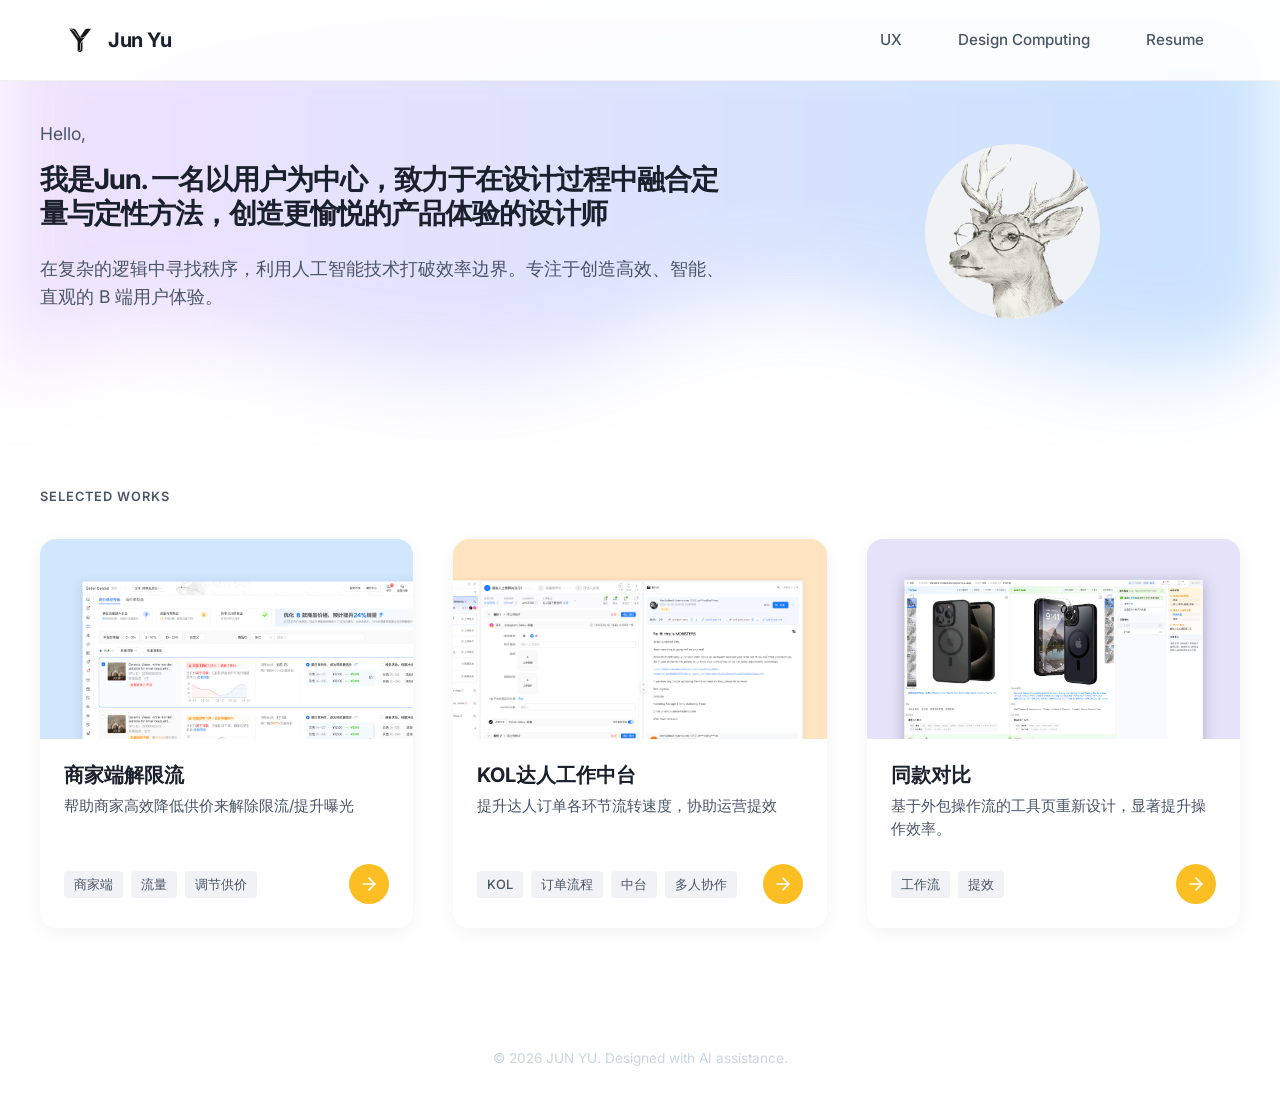
==== commit d3d0d689: "Update_homepage_and_design_computing" ====
--- a/index.html
+++ b/index.html
@@ -1,894 +1,160 @@
 <!DOCTYPE html>
-<html class="staticrypt-html">
-    <head>
-        <meta charset="utf-8" />
-        <title>Portfolio</title>
-        <meta name="viewport" content="width=device-width, initial-scale=1" />
+<html lang="zh-CN">
+<head>
+    <meta charset="UTF-8">
+    <meta name="viewport" content="width=device-width, initial-scale=1.0">
+    <title>JUN YU | AI-Powered UX Designer</title>
+    <link rel="icon" href="images/logo-y.png" type="image/png">
+    <link rel="stylesheet" href="style.css">
+    <link rel="preconnect" href="https://fonts.googleapis.com">
+    <link rel="preconnect" href="https://fonts.gstatic.com" crossorigin>
+    <link href="https://fonts.googleapis.com/css2?family=Playfair+Display:ital,wght@0,400;0,600;1,400&family=Inter:wght@300;400;500;600&display=swap" rel="stylesheet">
+</head>
+<body>
+    <!-- Navigation -->
+    <header class="site-header">
+        <div class="header-inner container">
+            <a href="index.html" class="brand-group">
+                <div class="logo-y">
+                    <img src="images/logo-y.png" alt="Y Logo" class="logo-img">
+                </div>
+                <span class="designer-name">Jun Yu</span>
+            </a>
+            <nav class="main-nav">
+                <a href="#works" class="nav-link">UX</a>
+                
+                <a href="design-computing.html" class="nav-link">Design Computing</a>
+                <a href="resume.html" class="nav-link">Resume</a>
+            </nav>
+        </div>
+    </header>
 
-        <!-- do not cache this page -->
-        <meta http-equiv="cache-control" content="max-age=0" />
-        <meta http-equiv="cache-control" content="no-cache" />
-        <meta http-equiv="expires" content="0" />
-        <meta http-equiv="expires" content="Tue, 01 Jan 1980 1:00:00 GMT" />
-        <meta http-equiv="pragma" content="no-cache" />
-
-        <style>
-            .staticrypt-hr {
-                margin-top: 20px;
-                margin-bottom: 20px;
-                border: 0;
-                border-top: 1px solid #eee;
-            }
-
-            .staticrypt-page {
-                width: 360px;
-                padding: 8% 0 0;
-                margin: auto;
-                box-sizing: border-box;
-            }
-
-            .staticrypt-form {
-                position: relative;
-                z-index: 1;
-                background: #ffffff;
-                max-width: 360px;
-                margin: 0 auto 100px;
-                padding: 45px;
-                text-align: center;
-                box-shadow: 0 0 20px 0 rgba(0, 0, 0, 0.2), 0 5px 5px 0 rgba(0, 0, 0, 0.24);
-            }
-
-            .staticrypt-form input[type="password"],
-            input[type="text"] {
-                background: inherit;
-                border: 0;
-                box-sizing: border-box; /* This ensures padding is included in the total width */
-                font-size: 14px;
-                outline: 0;
-                padding: 15px 30px 15px 15px; /* Adjust the padding to ensure there is space for the icon */
-                width: 100%;
-            }
-
-            .staticrypt-password-container {
-                position: relative;
-                outline: 0;
-                background: #f2f2f2;
-                width: 100%;
-                border: 0;
-                margin: 0 0 15px;
-                box-sizing: border-box;
-            }
-
-            .staticrypt-toggle-password-visibility {
-                cursor: pointer;
-                height: 20px;
-                opacity: 60%;
-                padding: 13px;
-                position: absolute;
-                right: 0;
-                top: 50%;
-                transform: translateY(-50%);
-                width: 20px;
-            }
-
-            .staticrypt-form .staticrypt-decrypt-button {
-                text-transform: uppercase;
-                outline: 0;
-                background: #4CAF50;
-                width: 100%;
-                border: 0;
-                padding: 15px;
-                color: #ffffff;
-                font-size: 14px;
-                cursor: pointer;
-            }
-
-            .staticrypt-form .staticrypt-decrypt-button:hover,
-            .staticrypt-form .staticrypt-decrypt-button:active,
-            .staticrypt-form .staticrypt-decrypt-button:focus {
-                background: #4CAF50;
-                filter: brightness(92%);
-            }
-
-            .staticrypt-html {
-                height: 100%;
-            }
-
-            .staticrypt-body {
-                height: 100%;
-                margin: 0;
-            }
-
-            .staticrypt-content {
-                height: 100%;
-                margin-bottom: 1em;
-                background: #76B852;
-                font-family: "Arial", sans-serif;
-                -webkit-font-smoothing: antialiased;
-                -moz-osx-font-smoothing: grayscale;
-            }
-
-            .staticrypt-instructions {
-                margin-top: -1em;
-                margin-bottom: 1em;
-            }
-
-            .staticrypt-title {
-                font-size: 1.5em;
-            }
-
-            label.staticrypt-remember {
-                display: flex;
-                align-items: center;
-                margin-bottom: 1em;
-            }
-
-            .staticrypt-remember input[type="checkbox"] {
-                transform: scale(1.5);
-                margin-right: 1em;
-            }
-
-            .hidden {
-                display: none !important;
-            }
-
-            .staticrypt-spinner-container {
-                height: 100%;
-                display: flex;
-                align-items: center;
-                justify-content: center;
-            }
-
-            .staticrypt-spinner {
-                display: inline-block;
-                width: 2rem;
-                height: 2rem;
-                vertical-align: text-bottom;
-                border: 0.25em solid gray;
-                border-right-color: transparent;
-                border-radius: 50%;
-                -webkit-animation: spinner-border 0.75s linear infinite;
-                animation: spinner-border 0.75s linear infinite;
-                animation-duration: 0.75s;
-                animation-timing-function: linear;
-                animation-delay: 0s;
-                animation-iteration-count: infinite;
-                animation-direction: normal;
-                animation-fill-mode: none;
-                animation-play-state: running;
-                animation-name: spinner-border;
-            }
-
-            @keyframes spinner-border {
-                100% {
-                    transform: rotate(360deg);
-                }
-            }
-
-            @media screen and (-webkit-min-device-pixel-ratio: 0) {
-                .staticrypt-form input[type="password"],
-                input[type="text"] {
-                    font-size: 16px;
-                }
-            }
-        </style>
-    </head>
-
-    <body class="staticrypt-body">
-        <div id="staticrypt_loading" class="staticrypt-spinner-container">
-            <div class="staticrypt-spinner"></div>
+    <main>
+        <!-- Background Wave -->
+        <div class="wave-background">
+            <svg viewBox="0 0 1440 480" fill="none" xmlns="http://www.w3.org/2000/svg" preserveAspectRatio="none">
+                <defs>
+                    <linearGradient id="wave-gradient" x1="0%" y1="0%" x2="100%" y2="0%">
+                        <stop offset="0%" style="stop-color:#E0C3FC;stop-opacity:0.8" />
+                        <stop offset="100%" style="stop-color:#8EC5FC;stop-opacity:0.8" />
+                    </linearGradient>
+                    <filter id="blur-filter" x="-20%" y="-20%" width="140%" height="140%">
+                        <feGaussianBlur in="SourceGraphic" stdDeviation="40" />
+                    </filter>
+                </defs>
+                <path d="M0,0 L1440,0 L1440,320 C1200,440 1000,200 720,320 C440,440 240,240 0,360 Z" fill="url(#wave-gradient)" filter="url(#blur-filter)" opacity="0.6"/>
+            </svg>
         </div>
 
-        <div id="staticrypt_content" class="staticrypt-content hidden">
-            <div class="staticrypt-page">
-                <div class="staticrypt-form">
-                    <div class="staticrypt-instructions">
-                        <p class="staticrypt-title">Portfolio</p>
-                        <p></p>
+        <!-- 欢迎语 Hero 区域 -->
+        <section class="hero-section container">
+            <div class="hero-grid">
+                <div class="hero-text">
+                    <p class="greeting">Hello,</p>
+                    <h1 class="intro-heading">
+                        我是Jun. 一名以用户为中心，致力于在设计过程中融合定量与定性方法，创造更愉悦的产品体验的设计师
+                    </h1>
+                    <p class="intro-desc">
+                        在复杂的逻辑中寻找秩序，利用人工智能技术打破效率边界。专注于创造高效、智能、直观的 B 端用户体验。
+                    </p>
+                </div>
+                <div class="hero-image">
+                    <!-- 请将您的雄鹿图片命名为 hero-image.png 并放入 images 文件夹 -->
+                    <div class="hero-img-container">
+                        <img src="images/hero-image.png" alt="Hand-drawn Buck" class="hero-img">
                     </div>
-
-                    <hr class="staticrypt-hr" />
-
-                    <form id="staticrypt-form" action="#" method="post">
-                        <div class="staticrypt-password-container">
-                            <input
-                                id="staticrypt-password"
-                                type="password"
-                                name="password"
-                                placeholder="Password"
-                                autofocus
-                            />
-
-                            <img
-                                class="staticrypt-toggle-password-visibility"
-                                alt="template_toggle_show"
-                                title="template_toggle_show"
-                                src="[data-uri]"
-                            />
-                        </div>
-
-                        <label id="staticrypt-remember-label" class="staticrypt-remember hidden">
-                            <input id="staticrypt-remember" type="checkbox" name="remember" />
-                            Remember me
-                        </label>
-
-                        <input type="submit" class="staticrypt-decrypt-button" value="DECRYPT" />
-                    </form>
                 </div>
             </div>
+        </section>
+
+        <!-- Works Grid -->
+        <section id="works" class="projects container">
+            <div class="section-header">
+                <span class="section-label">Selected Works</span>
+            </div>
+            
+            <div class="project-grid">
+                <!-- Project 2: 商家端解限流 -->
+                <a href="project-merchant-limit.html" class="project-card">
+                    <div class="card-image-container">
+                        <img src="images/project-cover-2.png" alt="商家端解限流" class="project-cover-img">
+                    </div>
+                    <div class="card-content">
+                        <h3 class="card-title">商家端解限流</h3>
+                        <p class="card-desc">帮助商家高效降低供价来解除限流/提升曝光</p>
+                        <div class="card-footer">
+                            <div class="tags-group" style="display: flex; gap: 8px; flex-wrap: wrap;">
+                                <span class="tag">商家端</span>
+                                <span class="tag">流量</span>
+                                <span class="tag">调节供价</span>
+                            </div>
+                            <div class="view-project-btn">
+                                <svg width="20" height="20" viewBox="0 0 24 24" fill="none" stroke="currentColor" stroke-width="2" stroke-linecap="round" stroke-linejoin="round">
+                                    <line x1="5" y1="12" x2="19" y2="12"></line>
+                                    <polyline points="12 5 19 12 12 19"></polyline>
+                                </svg>
+                            </div>
+                        </div>
+                    </div>
+                </a>
+
+                <!-- Project 3: KOL达人工作中台 -->
+                <a href="project-kol.html" class="project-card">
+                    <div class="card-image-container">
+                        <img src="images/project-cover-kol.png" alt="KOL达人工作中台" class="project-cover-img">
+                    </div>
+                    <div class="card-content">
+                        <h3 class="card-title">KOL达人工作中台</h3>
+                        <p class="card-desc">提升达人订单各环节流转速度，协助运营提效</p>
+                        <div class="card-footer">
+                            <div class="tags-group" style="display: flex; gap: 8px; flex-wrap: wrap;">
+                                <span class="tag">KOL</span>
+                                <span class="tag">订单流程</span>
+                                <span class="tag">中台</span>
+                                <span class="tag">多人协作</span>
+                            </div>
+                            <div class="view-project-btn">
+                                <svg width="20" height="20" viewBox="0 0 24 24" fill="none" stroke="currentColor" stroke-width="2" stroke-linecap="round" stroke-linejoin="round">
+                                    <line x1="5" y1="12" x2="19" y2="12"></line>
+                                    <polyline points="12 5 19 12 12 19"></polyline>
+                                </svg>
+                            </div>
+                        </div>
+                    </div>
+                </a>
+
+                <!-- Project 1: 同款对比 -->
+                <a href="project-comparison.html" class="project-card">
+                    <div class="card-image-container">
+                        <img src="images/project-cover-1.png" alt="同款对比" class="project-cover-img">
+                    </div>
+                    <div class="card-content">
+                        <h3 class="card-title">同款对比</h3>
+                        <p class="card-desc">基于外包操作流的工具页重新设计，显著提升操作效率。</p>
+                        <div class="card-footer">
+                            <div class="tags-group" style="display: flex; gap: 8px; flex-wrap: wrap;">
+                                <span class="tag">工作流</span>
+                                <span class="tag">提效</span>
+                            </div>
+                            <div class="view-project-btn">
+                                <svg width="20" height="20" viewBox="0 0 24 24" fill="none" stroke="currentColor" stroke-width="2" stroke-linecap="round" stroke-linejoin="round">
+                                    <line x1="5" y1="12" x2="19" y2="12"></line>
+                                    <polyline points="12 5 19 12 12 19"></polyline>
+                                </svg>
+                            </div>
+                        </div>
+                    </div>
+                </a>
+            </div>
+        </section>
+    </main>
+
+    <footer class="site-footer container">
+        <div class="footer-content">
+            <p>&copy; 2026 JUN YU. Designed with AI assistance.</p>
         </div>
+    </footer>
 
-        <script>
-            // these variables will be filled when generating the file - the template format is 'variable_name'
-            const staticryptInitiator = 
-            ((function(){
-  const exports = {};
-  const cryptoEngine = ((function(){
-  const exports = {};
-  const { subtle } = crypto;
-
-const IV_BITS = 16 * 8;
-const HEX_BITS = 4;
-const ENCRYPTION_ALGO = "AES-CBC";
-
-/**
- * Translates between utf8 encoded hexadecimal strings
- * and Uint8Array bytes.
- */
-const HexEncoder = {
-    /**
-     * hex string -> bytes
-     * @param {string} hexString
-     * @returns {Uint8Array}
-     */
-    parse: function (hexString) {
-        if (hexString.length % 2 !== 0) throw "Invalid hexString";
-        const arrayBuffer = new Uint8Array(hexString.length / 2);
-
-        for (let i = 0; i < hexString.length; i += 2) {
-            const byteValue = parseInt(hexString.substring(i, i + 2), 16);
-            if (isNaN(byteValue)) {
-                throw "Invalid hexString";
-            }
-            arrayBuffer[i / 2] = byteValue;
-        }
-        return arrayBuffer;
-    },
-
-    /**
-     * bytes -> hex string
-     * @param {Uint8Array} bytes
-     * @returns {string}
-     */
-    stringify: function (bytes) {
-        const hexBytes = [];
-
-        for (let i = 0; i < bytes.length; ++i) {
-            let byteString = bytes[i].toString(16);
-            if (byteString.length < 2) {
-                byteString = "0" + byteString;
-            }
-            hexBytes.push(byteString);
-        }
-        return hexBytes.join("");
-    },
-};
-
-/**
- * Translates between utf8 strings and Uint8Array bytes.
- */
-const UTF8Encoder = {
-    parse: function (str) {
-        return new TextEncoder().encode(str);
-    },
-
-    stringify: function (bytes) {
-        return new TextDecoder().decode(bytes);
-    },
-};
-
-/**
- * Salt and encrypt a msg with a password.
- */
-async function encrypt(msg, hashedPassword) {
-    // Must be 16 bytes, unpredictable, and preferably cryptographically random. However, it need not be secret.
-    // https://developer.mozilla.org/en-US/docs/Web/API/SubtleCrypto/encrypt#parameters
-    const iv = crypto.getRandomValues(new Uint8Array(IV_BITS / 8));
-
-    const key = await subtle.importKey("raw", HexEncoder.parse(hashedPassword), ENCRYPTION_ALGO, false, ["encrypt"]);
-
-    const encrypted = await subtle.encrypt(
-        {
-            name: ENCRYPTION_ALGO,
-            iv: iv,
-        },
-        key,
-        UTF8Encoder.parse(msg)
-    );
-
-    // iv will be 32 hex characters, we prepend it to the ciphertext for use in decryption
-    return HexEncoder.stringify(iv) + HexEncoder.stringify(new Uint8Array(encrypted));
-}
-exports.encrypt = encrypt;
-
-/**
- * Decrypt a salted msg using a password.
- *
- * @param {string} encryptedMsg
- * @param {string} hashedPassword
- * @returns {Promise<string>}
- */
-async function decrypt(encryptedMsg, hashedPassword) {
-    const ivLength = IV_BITS / HEX_BITS;
-    const iv = HexEncoder.parse(encryptedMsg.substring(0, ivLength));
-    const encrypted = encryptedMsg.substring(ivLength);
-
-    const key = await subtle.importKey("raw", HexEncoder.parse(hashedPassword), ENCRYPTION_ALGO, false, ["decrypt"]);
-
-    const outBuffer = await subtle.decrypt(
-        {
-            name: ENCRYPTION_ALGO,
-            iv: iv,
-        },
-        key,
-        HexEncoder.parse(encrypted)
-    );
-
-    return UTF8Encoder.stringify(new Uint8Array(outBuffer));
-}
-exports.decrypt = decrypt;
-
-/**
- * Salt and hash the password so it can be stored in localStorage without opening a password reuse vulnerability.
- *
- * @param {string} password
- * @param {string} salt
- * @returns {Promise<string>}
- */
-async function hashPassword(password, salt) {
-    // we hash the password in multiple steps, each adding more iterations. This is because we used to allow less
-    // iterations, so for backward compatibility reasons, we need to support going from that to more iterations.
-    let hashedPassword = await hashLegacyRound(password, salt);
-
-    hashedPassword = await hashSecondRound(hashedPassword, salt);
-
-    return hashThirdRound(hashedPassword, salt);
-}
-exports.hashPassword = hashPassword;
-
-/**
- * This hashes the password with 1k iterations. This is a low number, we need this function to support backwards
- * compatibility.
- *
- * @param {string} password
- * @param {string} salt
- * @returns {Promise<string>}
- */
-function hashLegacyRound(password, salt) {
-    return pbkdf2(password, salt, 1000, "SHA-1");
-}
-exports.hashLegacyRound = hashLegacyRound;
-
-/**
- * Add a second round of iterations. This is because we used to use 1k, so for backwards compatibility with
- * remember-me/autodecrypt links, we need to support going from that to more iterations.
- *
- * @param hashedPassword
- * @param salt
- * @returns {Promise<string>}
- */
-function hashSecondRound(hashedPassword, salt) {
-    return pbkdf2(hashedPassword, salt, 14000, "SHA-256");
-}
-exports.hashSecondRound = hashSecondRound;
-
-/**
- * Add a third round of iterations to bring total number to 600k. This is because we used to use 1k, then 15k, so for
- * backwards compatibility with remember-me/autodecrypt links, we need to support going from that to more iterations.
- *
- * @param hashedPassword
- * @param salt
- * @returns {Promise<string>}
- */
-function hashThirdRound(hashedPassword, salt) {
-    return pbkdf2(hashedPassword, salt, 585000, "SHA-256");
-}
-exports.hashThirdRound = hashThirdRound;
-
-/**
- * Salt and hash the password so it can be stored in localStorage without opening a password reuse vulnerability.
- *
- * @param {string} password
- * @param {string} salt
- * @param {int} iterations
- * @param {string} hashAlgorithm
- * @returns {Promise<string>}
- */
-async function pbkdf2(password, salt, iterations, hashAlgorithm) {
-    const key = await subtle.importKey("raw", UTF8Encoder.parse(password), "PBKDF2", false, ["deriveBits"]);
-
-    const keyBytes = await subtle.deriveBits(
-        {
-            name: "PBKDF2",
-            hash: hashAlgorithm,
-            iterations,
-            salt: UTF8Encoder.parse(salt),
-        },
-        key,
-        256
-    );
-
-    return HexEncoder.stringify(new Uint8Array(keyBytes));
-}
-
-function generateRandomSalt() {
-    const bytes = crypto.getRandomValues(new Uint8Array(128 / 8));
-
-    return HexEncoder.stringify(new Uint8Array(bytes));
-}
-exports.generateRandomSalt = generateRandomSalt;
-
-async function signMessage(hashedPassword, message) {
-    const key = await subtle.importKey(
-        "raw",
-        HexEncoder.parse(hashedPassword),
-        {
-            name: "HMAC",
-            hash: "SHA-256",
-        },
-        false,
-        ["sign"]
-    );
-    const signature = await subtle.sign("HMAC", key, UTF8Encoder.parse(message));
-
-    return HexEncoder.stringify(new Uint8Array(signature));
-}
-exports.signMessage = signMessage;
-
-function getRandomAlphanum() {
-    const possibleCharacters = "abcdefghijklmnopqrstuvwxyzABCDEFGHIJKLMNOPQRSTUVWXYZ0123456789";
-
-    let byteArray;
-    let parsedInt;
-
-    // Keep generating new random bytes until we get a value that falls
-    // within a range that can be evenly divided by possibleCharacters.length
-    do {
-        byteArray = crypto.getRandomValues(new Uint8Array(1));
-        // extract the lowest byte to get an int from 0 to 255 (probably unnecessary, since we're only generating 1 byte)
-        parsedInt = byteArray[0] & 0xff;
-    } while (parsedInt >= 256 - (256 % possibleCharacters.length));
-
-    // Take the modulo of the parsed integer to get a random number between 0 and totalLength - 1
-    const randomIndex = parsedInt % possibleCharacters.length;
-
-    return possibleCharacters[randomIndex];
-}
-
-/**
- * Generate a random string of a given length.
- *
- * @param {int} length
- * @returns {string}
- */
-function generateRandomString(length) {
-    let randomString = "";
-
-    for (let i = 0; i < length; i++) {
-        randomString += getRandomAlphanum();
-    }
-
-    return randomString;
-}
-exports.generateRandomString = generateRandomString;
-
-  return exports;
-})());
-const codec = ((function(){
-  const exports = {};
-  /**
- * Initialize the codec with the provided cryptoEngine - this return functions to encode and decode messages.
- *
- * @param cryptoEngine - the engine to use for encryption / decryption
- */
-function init(cryptoEngine) {
-    const exports = {};
-
-    /**
-     * Top-level function for encoding a message.
-     * Includes password hashing, encryption, and signing.
-     *
-     * @param {string} msg
-     * @param {string} password
-     * @param {string} salt
-     *
-     * @returns {string} The encoded text
-     */
-    async function encode(msg, password, salt) {
-        const hashedPassword = await cryptoEngine.hashPassword(password, salt);
-
-        const encrypted = await cryptoEngine.encrypt(msg, hashedPassword);
-
-        // we use the hashed password in the HMAC because this is effectively what will be used a password (so we can store
-        // it in localStorage safely, we don't use the clear text password)
-        const hmac = await cryptoEngine.signMessage(hashedPassword, encrypted);
-
-        return hmac + encrypted;
-    }
-    exports.encode = encode;
-
-    /**
-     * Encode using a password that has already been hashed. This is useful to encode multiple messages in a row, that way
-     * we don't need to hash the password multiple times.
-     *
-     * @param {string} msg
-     * @param {string} hashedPassword
-     *
-     * @returns {string} The encoded text
-     */
-    async function encodeWithHashedPassword(msg, hashedPassword) {
-        const encrypted = await cryptoEngine.encrypt(msg, hashedPassword);
-
-        // we use the hashed password in the HMAC because this is effectively what will be used a password (so we can store
-        // it in localStorage safely, we don't use the clear text password)
-        const hmac = await cryptoEngine.signMessage(hashedPassword, encrypted);
-
-        return hmac + encrypted;
-    }
-    exports.encodeWithHashedPassword = encodeWithHashedPassword;
-
-    /**
-     * Top-level function for decoding a message.
-     * Includes signature check and decryption.
-     *
-     * @param {string} signedMsg
-     * @param {string} hashedPassword
-     * @param {string} salt
-     * @param {int} backwardCompatibleAttempt
-     * @param {string} originalPassword
-     *
-     * @returns {Object} {success: true, decoded: string} | {success: false, message: string}
-     */
-    async function decode(signedMsg, hashedPassword, salt, backwardCompatibleAttempt = 0, originalPassword = "") {
-        const encryptedHMAC = signedMsg.substring(0, 64);
-        const encryptedMsg = signedMsg.substring(64);
-        const decryptedHMAC = await cryptoEngine.signMessage(hashedPassword, encryptedMsg);
-
-        if (decryptedHMAC !== encryptedHMAC) {
-            // we have been raising the number of iterations in the hashing algorithm multiple times, so to support the old
-            // remember-me/autodecrypt links we need to try bringing the old hashes up to speed.
-            originalPassword = originalPassword || hashedPassword;
-            if (backwardCompatibleAttempt === 0) {
-                const updatedHashedPassword = await cryptoEngine.hashThirdRound(originalPassword, salt);
-
-                return decode(signedMsg, updatedHashedPassword, salt, backwardCompatibleAttempt + 1, originalPassword);
-            }
-            if (backwardCompatibleAttempt === 1) {
-                let updatedHashedPassword = await cryptoEngine.hashSecondRound(originalPassword, salt);
-                updatedHashedPassword = await cryptoEngine.hashThirdRound(updatedHashedPassword, salt);
-
-                return decode(signedMsg, updatedHashedPassword, salt, backwardCompatibleAttempt + 1, originalPassword);
-            }
-
-            return { success: false, message: "Signature mismatch" };
-        }
-
-        return {
-            success: true,
-            decoded: await cryptoEngine.decrypt(encryptedMsg, hashedPassword),
-        };
-    }
-    exports.decode = decode;
-
-    return exports;
-}
-exports.init = init;
-
-  return exports;
-})());
-const decode = codec.init(cryptoEngine).decode;
-
-/**
- * Initialize the staticrypt module, that exposes functions callbable by the password_template.
- *
- * @param {{
- *  staticryptEncryptedMsgUniqueVariableName: string,
- *  isRememberEnabled: boolean,
- *  rememberDurationInDays: number,
- *  staticryptSaltUniqueVariableName: string,
- * }} staticryptConfig - object of data that is stored on the password_template at encryption time.
- *
- * @param {{
- *  rememberExpirationKey: string,
- *  rememberPassphraseKey: string,
- *  replaceHtmlCallback: function,
- *  clearLocalStorageCallback: function,
- * }} templateConfig - object of data that can be configured by a custom password_template.
- */
-function init(staticryptConfig, templateConfig) {
-    const exports = {};
-
-    /**
-     * Decrypt our encrypted page, replace the whole HTML.
-     *
-     * @param {string} hashedPassword
-     * @returns {Promise<boolean>}
-     */
-    async function decryptAndReplaceHtml(hashedPassword) {
-        const { staticryptEncryptedMsgUniqueVariableName, staticryptSaltUniqueVariableName } = staticryptConfig;
-        const { replaceHtmlCallback } = templateConfig;
-
-        const result = await decode(
-            staticryptEncryptedMsgUniqueVariableName,
-            hashedPassword,
-            staticryptSaltUniqueVariableName
-        );
-        if (!result.success) {
-            return false;
-        }
-        const plainHTML = result.decoded;
-
-        // if the user configured a callback call it, otherwise just replace the whole HTML
-        if (typeof replaceHtmlCallback === "function") {
-            replaceHtmlCallback(plainHTML);
-        } else {
-            document.write(plainHTML);
-            document.close();
-        }
-
-        return true;
-    }
-
-    /**
-     * Attempt to decrypt the page and replace the whole HTML.
-     *
-     * @param {string} password
-     * @param {boolean} isRememberChecked
-     *
-     * @returns {Promise<{isSuccessful: boolean, hashedPassword?: string}>} - we return an object, so that if we want to
-     *   expose more information in the future we can do it without breaking the password_template
-     */
-    async function handleDecryptionOfPage(password, isRememberChecked) {
-        const { staticryptSaltUniqueVariableName } = staticryptConfig;
-
-        // decrypt and replace the whole page
-        const hashedPassword = await cryptoEngine.hashPassword(password, staticryptSaltUniqueVariableName);
-        return handleDecryptionOfPageFromHash(hashedPassword, isRememberChecked);
-    }
-    exports.handleDecryptionOfPage = handleDecryptionOfPage;
-
-    async function handleDecryptionOfPageFromHash(hashedPassword, isRememberChecked) {
-        const { isRememberEnabled, rememberDurationInDays } = staticryptConfig;
-        const { rememberExpirationKey, rememberPassphraseKey } = templateConfig;
-
-        const isDecryptionSuccessful = await decryptAndReplaceHtml(hashedPassword);
-
-        if (!isDecryptionSuccessful) {
-            return {
-                isSuccessful: false,
-                hashedPassword,
-            };
-        }
-
-        // remember the hashedPassword and set its expiration if necessary
-        if (isRememberEnabled && isRememberChecked) {
-            window.localStorage.setItem(rememberPassphraseKey, hashedPassword);
-
-            // set the expiration if the duration isn't 0 (meaning no expiration)
-            if (rememberDurationInDays > 0) {
-                window.localStorage.setItem(
-                    rememberExpirationKey,
-                    (new Date().getTime() + rememberDurationInDays * 24 * 60 * 60 * 1000).toString()
-                );
-            }
-        }
-
-        return {
-            isSuccessful: true,
-            hashedPassword,
-        };
-    }
-    exports.handleDecryptionOfPageFromHash = handleDecryptionOfPageFromHash;
-
-    /**
-     * Clear localstorage from staticrypt related values
-     */
-    function clearLocalStorage() {
-        const { clearLocalStorageCallback, rememberExpirationKey, rememberPassphraseKey } = templateConfig;
-
-        if (typeof clearLocalStorageCallback === "function") {
-            clearLocalStorageCallback();
-        } else {
-            localStorage.removeItem(rememberPassphraseKey);
-            localStorage.removeItem(rememberExpirationKey);
-        }
-    }
-
-    async function handleDecryptOnLoad() {
-        let isSuccessful = await decryptOnLoadFromUrl();
-
-        if (!isSuccessful) {
-            isSuccessful = await decryptOnLoadFromRememberMe();
-        }
-
-        return { isSuccessful };
-    }
-    exports.handleDecryptOnLoad = handleDecryptOnLoad;
-
-    /**
-     * Clear storage if we are logging out
-     *
-     * @returns {boolean} - whether we logged out
-     */
-    function logoutIfNeeded() {
-        const logoutKey = "staticrypt_logout";
-
-        // handle logout through query param
-        const queryParams = new URLSearchParams(window.location.search);
-        if (queryParams.has(logoutKey)) {
-            clearLocalStorage();
-            return true;
-        }
-
-        // handle logout through URL fragment
-        const hash = window.location.hash.substring(1);
-        if (hash.includes(logoutKey)) {
-            clearLocalStorage();
-            return true;
-        }
-
-        return false;
-    }
-
-    /**
-     * To be called on load: check if we want to try to decrypt and replace the HTML with the decrypted content, and
-     * try to do it if needed.
-     *
-     * @returns {Promise<boolean>} true if we derypted and replaced the whole page, false otherwise
-     */
-    async function decryptOnLoadFromRememberMe() {
-        const { rememberDurationInDays } = staticryptConfig;
-        const { rememberExpirationKey, rememberPassphraseKey } = templateConfig;
-
-        // if we are login out, terminate
-        if (logoutIfNeeded()) {
-            return false;
-        }
-
-        // if there is expiration configured, check if we're not beyond the expiration
-        if (rememberDurationInDays && rememberDurationInDays > 0) {
-            const expiration = localStorage.getItem(rememberExpirationKey),
-                isExpired = expiration && new Date().getTime() > parseInt(expiration);
-
-            if (isExpired) {
-                clearLocalStorage();
-                return false;
-            }
-        }
-
-        const hashedPassword = localStorage.getItem(rememberPassphraseKey);
-
-        if (hashedPassword) {
-            // try to decrypt
-            const isDecryptionSuccessful = await decryptAndReplaceHtml(hashedPassword);
-
-            // if the decryption is unsuccessful the password might be wrong - silently clear the saved data and let
-            // the user fill the password form again
-            if (!isDecryptionSuccessful) {
-                clearLocalStorage();
-                return false;
-            }
-
-            return true;
-        }
-
-        return false;
-    }
-
-    async function decryptOnLoadFromUrl() {
-        const passwordKey = "staticrypt_pwd";
-        const rememberMeKey = "remember_me";
-
-        // try to get the password from the query param (for backward compatibility - we now want to avoid this method,
-        // since it sends the hashed password to the server which isn't needed)
-        const queryParams = new URLSearchParams(window.location.search);
-        const hashedPasswordQuery = queryParams.get(passwordKey);
-        const rememberMeQuery = queryParams.get(rememberMeKey);
-
-        const urlFragment = window.location.hash.substring(1);
-        // get the password from the url fragment
-        const hashedPasswordRegexMatch = urlFragment.match(new RegExp(passwordKey + "=([^&]*)"));
-        const hashedPasswordFragment = hashedPasswordRegexMatch ? hashedPasswordRegexMatch[1] : null;
-        const rememberMeFragment = urlFragment.includes(rememberMeKey);
-
-        const hashedPassword = hashedPasswordFragment || hashedPasswordQuery;
-        const rememberMe = rememberMeFragment || rememberMeQuery;
-
-        if (hashedPassword) {
-            return handleDecryptionOfPageFromHash(hashedPassword, rememberMe);
-        }
-
-        return false;
-    }
-
-    return exports;
-}
-exports.init = init;
-
-  return exports;
-})());
-        ;
-            const templateError = "template_error",
-                templateToggleAltShow = "template_toggle_show",
-                templateToggleAltHide = "template_toggle_hide",
-                isRememberEnabled = true,
-                staticryptConfig = {"staticryptEncryptedMsgUniqueVariableName":"[base64]","isRememberEnabled":true,"rememberDurationInDays":0,"staticryptSaltUniqueVariableName":"45399e2388a2f533017c9c6031a47a25"};
-
-            // you can edit these values to customize some of the behavior of StatiCrypt
-            const templateConfig = {
-                rememberExpirationKey: "staticrypt_expiration",
-                rememberPassphraseKey: "staticrypt_passphrase",
-                replaceHtmlCallback: null,
-                clearLocalStorageCallback: null,
-            };
-
-            // init the staticrypt engine
-            const staticrypt = staticryptInitiator.init(staticryptConfig, templateConfig);
-
-            // try to automatically decrypt on load if there is a saved password
-            window.onload = async function () {
-                const { isSuccessful } = await staticrypt.handleDecryptOnLoad();
-
-                // if we didn't decrypt anything on load, show the password prompt. Otherwise the content has already been
-                // replaced, no need to do anything
-                if (!isSuccessful) {
-                    // hide loading screen
-                    document.getElementById("staticrypt_loading").classList.add("hidden");
-                    document.getElementById("staticrypt_content").classList.remove("hidden");
-                    document.getElementById("staticrypt-password").focus();
-
-                    // show the remember me checkbox
-                    if (isRememberEnabled) {
-                        document.getElementById("staticrypt-remember-label").classList.remove("hidden");
-                    }
-                }
-            };
-
-            // toggle password visibility
-            const toggleIcon = document.querySelector(".staticrypt-toggle-password-visibility");
-            // these two icons are coming from FontAwesome
-            const imgSrcEyeClosed =
-                "[data-uri]";
-            const imgSrcEyeOpened =
-                "[data-uri]";
-            toggleIcon.addEventListener("click", function () {
-                const passwordInput = document.getElementById("staticrypt-password");
-                if (passwordInput.type === "password") {
-                    passwordInput.type = "text";
-                    toggleIcon.src = imgSrcEyeOpened;
-                    toggleIcon.alt = templateToggleAltHide;
-                    toggleIcon.title = templateToggleAltHide;
-                } else {
-                    passwordInput.type = "password";
-                    toggleIcon.src = imgSrcEyeClosed;
-                    toggleIcon.alt = templateToggleAltShow;
-                    toggleIcon.title = templateToggleAltShow;
-                }
-            });
-
-            // handle password form submission
-            document.getElementById("staticrypt-form").addEventListener("submit", async function (e) {
-                e.preventDefault();
-
-                const password = document.getElementById("staticrypt-password").value,
-                    isRememberChecked = document.getElementById("staticrypt-remember").checked;
-
-                const { isSuccessful } = await staticrypt.handleDecryptionOfPage(password, isRememberChecked);
-
-                if (!isSuccessful) {
-                    alert(templateError);
-                }
-            });
-        </script>
-    </body>
+    <script src="script.js"></script>
+</body>
 </html>
--- a/style.css
+++ b/style.css
@@ -0,0 +1,1130 @@
+:root {
+    --text-primary: #1a202c;
+    --text-secondary: #4a5568;
+    --bg-primary: #ffffff;
+    --bg-secondary: #f7fafc;
+    --accent-color: #6366f1; /* Indigo/Purple from user request */
+    --font-main: 'Inter', -apple-system, BlinkMacSystemFont, 'Segoe UI', Roboto, sans-serif;
+}
+
+* {
+    margin: 0;
+    padding: 0;
+    box-sizing: border-box;
+}
+
+body {
+    font-family: var(--font-main);
+    color: var(--text-primary);
+    line-height: 1.5;
+    -webkit-font-smoothing: antialiased;
+    /* Sticky footer setup */
+    display: flex;
+    flex-direction: column;
+    min-height: 100vh;
+}
+
+main {
+    flex: 1;
+}
+
+/* Typography */
+h1, h2, h3, h4, h5, h6 {
+    font-weight: 700;
+    line-height: 1.2;
+}
+
+a {
+    text-decoration: none;
+    color: inherit;
+}
+
+/* Header & Nav */
+.site-header {
+    position: sticky;
+    top: 0;
+    background: rgba(255, 255, 255, 0.9);
+    backdrop-filter: blur(10px);
+    z-index: 100;
+    border-bottom: 1px solid rgba(0,0,0,0.05);
+}
+
+.header-inner {
+    height: 80px;
+    display: flex;
+    justify-content: space-between;
+    align-items: center;
+}
+
+/* Also support simple <header> for other pages if needed */
+header:not(.site-header) {
+    padding: 20px 40px;
+    display: flex;
+    justify-content: space-between;
+    align-items: center;
+    position: sticky;
+    top: 0;
+    background: rgba(255, 255, 255, 0.9);
+    backdrop-filter: blur(10px);
+    z-index: 100;
+}
+
+.brand-group, .logo-container {
+    display: flex;
+    align-items: center;
+    gap: 12px;
+}
+
+.logo-y, .logo-icon {
+    height: 32px;
+    width: auto;
+    display: flex;
+    align-items: center;
+}
+
+.logo-img {
+    height: 100%;
+    width: auto;
+}
+
+.designer-name, .logo-text {
+    font-size: 1.25rem;
+    font-weight: 700;
+    letter-spacing: -0.5px;
+}
+
+.main-nav, nav ul {
+    display: flex;
+    gap: 32px;
+    list-style: none;
+}
+
+.nav-link, nav a {
+    font-size: 0.95rem;
+    font-weight: 500;
+    color: var(--text-secondary);
+    transition: color 0.2s;
+    padding: 8px 12px; /* Increased click area */
+    display: inline-block; /* Ensure padding affects layout */
+}
+
+.nav-link:hover, .nav-link.active,
+nav a:hover, nav a.active {
+    color: var(--text-primary);
+}
+
+/* Container */
+.container {
+    max-width: 1200px;
+    margin: 0 auto;
+    padding: 0 24px;
+}
+
+/* Hero Section */
+.hero-section {
+    position: relative;
+    z-index: 1; /* Ensure text is above wave */
+    padding: 60px 0;
+    padding-top: 40px; /* Moved down slightly */
+}
+
+.wave-background {
+    position: absolute;
+    top: 0;
+    left: 0;
+    width: 100%;
+    z-index: 0;
+    pointer-events: none;
+    overflow: hidden;
+}
+
+.wave-background svg {
+    width: 100%;
+    height: auto;
+    display: block;
+    min-height: 500px; /* Ensure it covers enough height */
+}
+
+.hero {
+    padding: 60px 0;
+    min-height: 60vh;
+    display: flex;
+    align-items: center;
+}
+
+.hero-grid {
+    display: grid;
+    grid-template-columns: 1.2fr 0.8fr;
+    gap: 60px;
+    align-items: center;
+}
+
+.intro-text {
+    max-width: 500px;
+}
+
+.greeting {
+    font-size: 1.1rem;
+    color: var(--text-secondary);
+    margin-bottom: 16px;
+    display: block;
+}
+
+.intro-heading {
+    font-size: 28px;
+    margin-bottom: 24px;
+    letter-spacing: -1px;
+}
+
+.intro-desc {
+    font-size: 1.1rem;
+    color: var(--text-secondary);
+    margin-bottom: 32px;
+    line-height: 1.6;
+}
+
+.hero-img-container {
+    width: 175px;
+    height: 175px;
+    border-radius: 50%;
+    overflow: hidden;
+    background-color: #f0f2f5;
+    display: flex;
+    justify-content: center;
+    align-items: center;
+    margin: 0 auto;
+}
+
+.hero-img {
+    width: 100%;
+    height: 100%;
+    object-fit: cover;
+}
+
+/* Projects Section */
+.projects {
+    padding: 80px 0;
+}
+
+.section-header {
+    margin-bottom: 32px;
+}
+
+.section-label {
+    font-size: 0.8rem;
+    text-transform: uppercase;
+    letter-spacing: 1px;
+    color: var(--text-secondary);
+    font-weight: 600;
+}
+
+.project-grid {
+    display: grid;
+    grid-template-columns: repeat(auto-fill, minmax(350px, 1fr));
+    gap: 40px;
+}
+
+.project-card {
+    background: #fff;
+    border-radius: 16px;
+    overflow: hidden;
+    box-shadow: 0 4px 20px rgba(0,0,0,0.05);
+    transition: transform 0.3s ease, box-shadow 0.3s ease;
+    display: flex;
+    flex-direction: column;
+}
+
+.project-card:hover {
+    transform: translateY(-5px);
+    box-shadow: 0 10px 20px rgba(0,0,0,0.1);
+}
+
+.card-image-container {
+    height: 200px;
+    background-color: #f0f2f5;
+    overflow: hidden;
+    position: relative;
+}
+
+.project-cover-img {
+    width: 100%;
+    height: 100%;
+    object-fit: cover;
+    transition: transform 0.5s ease;
+}
+
+.project-card:hover .project-cover-img {
+    transform: scale(1.05);
+}
+
+.card-content {
+    padding: 24px;
+    flex: 1;
+    display: flex;
+    flex-direction: column;
+}
+
+.card-title {
+    font-size: 1.25rem;
+    margin-bottom: 8px;
+}
+
+.card-desc {
+    color: var(--text-secondary);
+    font-size: 0.95rem;
+    margin-bottom: 24px;
+    flex: 1;
+}
+
+.card-footer {
+    display: flex;
+    justify-content: space-between;
+    align-items: center;
+    margin-top: auto;
+}
+
+.tag {
+    font-size: 0.8rem;
+    background-color: #f0f2f5;
+    padding: 4px 10px;
+    border-radius: 4px;
+    color: var(--text-secondary);
+    font-weight: 500;
+}
+
+.view-project-btn {
+    width: 40px;
+    height: 40px;
+    border-radius: 50%;
+    background-color: #fbbf24; /* Yellow accent */
+    display: flex;
+    align-items: center;
+    justify-content: center;
+    color: #fff;
+    transition: background-color 0.2s;
+}
+
+.view-project-btn:hover {
+    background-color: #f59e0b;
+}
+
+/* Detail Page Styles */
+.detail-main {
+    padding-top: 0; /* Removed padding since we have a banner now */
+    padding-bottom: 100px;
+}
+
+.project-title-banner {
+    width: 100%;
+    background: linear-gradient(135deg, #E0C3FC 0%, #8EC5FC 100%); /* Light purple to blue gradient (Homepage style) */
+    padding: 80px 0;
+    margin-bottom: 60px;
+}
+
+.page-title {
+    font-size: 2.5rem;
+    margin-bottom: 0;
+    text-align: center;
+    color: #ffffff; /* White */
+    /* Reset previous text gradient styles */
+    background: none;
+    -webkit-text-fill-color: initial;
+    display: block;
+    width: auto;
+}
+
+.detail-section {
+    margin-bottom: 80px;
+}
+
+/* Final Result Styles */
+.final-result-container {
+    border-radius: 12px;
+    overflow: hidden;
+    box-shadow: 0 4px 20px rgba(0,0,0,0.1);
+}
+
+.detail-image.no-bottom-radius {
+    border-bottom-left-radius: 0;
+    border-bottom-right-radius: 0;
+    margin-bottom: 0;
+}
+
+.result-stats-bar {
+    background-color: #E0F2FE; /* Light Blue */
+    color: #334155; /* Dark Slate */
+    padding: 24px;
+    display: flex;
+    justify-content: center;
+    align-items: center;
+    font-size: 1.25rem;
+    font-weight: 500;
+}
+
+.stats-label {
+    margin-right: 12px;
+    color: #475569; /* Slate 600 */
+}
+
+.stats-value-old {
+    color: #94a3b8; /* Slate 400 */
+    text-decoration: line-through;
+}
+
+.stats-arrow {
+    margin: 0 16px;
+    color: #3b82f6; /* Blue 500 */
+}
+
+.stats-value-new {
+    color: #2563eb; /* Blue 600 */
+    font-weight: 700;
+    font-size: 1.4rem;
+}
+
+/* Specific margins to remove gap around optimization section */
+.detail-section:has(+ .optimization-section) {
+    margin-bottom: 0;
+}
+
+.optimization-section {
+    background-color: #F3F0F9;
+    padding: 80px 0; /* Increased padding for better visual */
+    width: 100%;
+    margin-bottom: 0;
+}
+
+/* Remove margin from the section following optimization if needed */
+.optimization-section + .full-width-banner {
+    margin-top: 0;
+}
+
+.section-title {
+    font-size: 2rem;
+    font-weight: 800;
+    margin-bottom: 32px; /* Reduced from 40px */
+    color: var(--text-primary);
+    position: relative;
+    padding-left: 24px;
+}
+
+.section-title::before {
+    content: '';
+    position: absolute;
+    left: 0;
+    top: 6px;
+    bottom: 6px;
+    width: 6px;
+    background-color: #f97316; /* Orange 500 */
+    border-radius: 3px;
+}
+
+.content-block {
+    margin-bottom: 40px;
+}
+
+.subsection-title {
+    font-size: 1.25rem;
+    font-weight: 600;
+    margin-bottom: 12px; /* Reduced from 24px */
+    color: var(--text-primary);
+}
+
+.body-text {
+    font-size: 1.05rem;
+    color: var(--text-secondary);
+    line-height: 1.7;
+    margin-bottom: 24px;
+}
+
+/* Placeholders & Images */
+.image-placeholder {
+    width: 100%;
+    background-color: #f0f2f5;
+    border-radius: 8px;
+    display: flex;
+    align-items: center;
+    justify-content: center;
+    color: #a0aec0;
+    font-size: 0.9rem;
+    border: 1px dashed #cbd5e0;
+}
+
+.detail-image {
+    width: 100%;
+    height: auto;
+    border-radius: 8px;
+    display: block;
+    box-shadow: 0 4px 6px -1px rgba(0, 0, 0, 0.05);
+    /* background-color: #f0f2f5; Removed placeholder background */
+    
+    /* Enhanced clarity properties */
+    image-rendering: -webkit-optimize-contrast;
+    image-rendering: crisp-edges;
+    transform: translateZ(0);
+    filter: contrast(1.02) saturate(1.02);
+    backface-visibility: hidden;
+}
+
+.full-width-placeholder {
+    height: 400px;
+}
+
+.medium-placeholder {
+    height: 300px;
+}
+
+.tall-placeholder {
+    height: 100%;
+    min-height: 300px;
+}
+
+/* Layouts */
+.grid-2-col {
+    display: grid;
+    grid-template-columns: 1fr 1fr;
+    gap: 40px;
+}
+
+.align-center {
+    align-items: center;
+}
+
+.stack-col {
+    display: flex;
+    flex-direction: column;
+    gap: 24px;
+}
+
+/* Full Width Banners */
+.full-width-banner {
+    width: 100vw;
+    position: relative;
+    left: 50%;
+    right: 50%;
+    margin-left: -50vw;
+    margin-right: -50vw;
+    padding: 60px 0;
+    margin-bottom: 80px;
+}
+
+/* Remove margin when followed by optimization section */
+.full-width-banner:has(+ .optimization-section) {
+    margin-bottom: 0;
+}
+
+.black-banner {
+    background-color: #111111;
+    color: #ffffff;
+}
+
+.purple-banner {
+    background-color: var(--accent-color);
+    color: #ffffff;
+}
+
+.banner-content {
+    display: grid;
+    grid-template-columns: repeat(3, 1fr);
+    gap: 40px;
+    text-align: center;
+}
+
+.data-item {
+    display: flex;
+    flex-direction: column;
+    align-items: center;
+}
+
+.data-value {
+    font-size: 3rem;
+    font-weight: 700;
+    color: var(--accent-color);
+    margin-bottom: 8px;
+}
+
+.data-label {
+    font-size: 1rem;
+    opacity: 0.8;
+}
+
+.banner-content-col {
+    display: flex;
+    flex-direction: column;
+    gap: 24px;
+}
+
+.banner-title {
+    font-size: 1.5rem;
+    margin-bottom: 16px;
+    font-weight: 700;
+}
+
+.idea-item {
+    font-size: 1.2rem;
+    line-height: 1.6;
+}
+
+.idea-bold {
+    font-weight: 700;
+    font-size: 1.3rem;
+}
+
+.pain-point-list {
+    list-style: none;
+    counter-reset: pain-points;
+}
+
+.pain-point-list li {
+    position: relative;
+    padding-left: 32px;
+    margin-bottom: 20px;
+    font-size: 1.1rem;
+    color: var(--text-secondary);
+}
+
+.pain-point-list li::before {
+    counter-increment: pain-points;
+    content: counter(pain-points) ".";
+    position: absolute;
+    left: 0;
+    font-weight: 600;
+    color: var(--accent-color);
+}
+
+/* Full Width Strip */
+.full-width-strip {
+    width: 100%;
+    padding: 40px 0;
+}
+
+.bg-light-gray {
+    background-color: #f9fafb; /* Lighter gray */
+}
+
+/* Compare Labels */
+.compare-item {
+    position: relative;
+    /* Add padding top to make space for label */
+    padding-top: 40px;
+}
+
+.compare-label {
+    position: absolute;
+    top: 0;
+    left: 0;
+    padding: 6px 14px;
+    border-radius: 9999px; /* Pill shape (full rounded) */
+    font-size: 0.9rem;
+    font-weight: 600;
+    color: #fff;
+    z-index: 10;
+    /* Glassmorphism */
+    backdrop-filter: blur(8px);
+    -webkit-backdrop-filter: blur(8px);
+    border: 1px solid rgba(255, 255, 255, 0.2);
+    box-shadow: 0 4px 6px rgba(0, 0, 0, 0.05);
+}
+
+.label-before {
+    background-color: rgba(100, 116, 139, 0.85); /* Slate gray with transparency */
+}
+
+.label-after {
+    background-color: rgba(96, 165, 250, 0.85); /* Light blue with transparency */
+}
+
+/* Lightbox */
+.lightbox {
+    position: fixed;
+    top: 0;
+    left: 0;
+    width: 100%;
+    height: 100%;
+    background-color: rgba(0, 0, 0, 0.9);
+    display: none;
+    justify-content: center;
+    align-items: center;
+    z-index: 1000;
+    cursor: zoom-out;
+    opacity: 0;
+    transition: opacity 0.3s ease;
+}
+
+.lightbox.active {
+    display: flex;
+    opacity: 1;
+}
+
+.lightbox-img {
+    max-width: 90%;
+    max-height: 90%;
+    object-fit: contain;
+    border-radius: 4px;
+    box-shadow: 0 0 20px rgba(0,0,0,0.5);
+    transform: scale(0.95);
+    transition: transform 0.3s ease;
+}
+
+.lightbox.active .lightbox-img {
+    transform: scale(1);
+}
+
+.lightbox-close {
+    position: absolute;
+    top: 20px;
+    right: 30px;
+    color: white;
+    font-size: 40px;
+    cursor: pointer;
+    z-index: 1001;
+    line-height: 1;
+}
+
+.lightbox-close:hover {
+    color: #f0f0f0;
+}
+
+/* Make images clickable */
+.detail-image {
+    cursor: zoom-in;
+    transition: transform 0.2s;
+}
+
+.detail-image:hover {
+    transform: scale(1.01);
+}
+
+.detail-image.no-bg {
+    background-color: transparent;
+    box-shadow: none;
+}
+
+/* Footer */
+.site-footer, footer {
+    padding: 40px 0;
+    text-align: center;
+    font-size: 0.85rem;
+    color: #cbd5e1; /* Light grey */
+    margin-top: auto;
+}
+
+/* Responsive */
+@media (max-width: 900px) {
+    .hero-grid {
+        grid-template-columns: 1fr;
+        gap: 40px;
+    }
+    
+    .intro-heading {
+        font-size: 28px;
+    }
+    
+    .project-item {
+        margin-bottom: 40px;
+    }
+
+    .grid-2-col {
+        grid-template-columns: 1fr;
+    }
+    
+    .banner-content {
+        grid-template-columns: 1fr;
+        gap: 40px;
+    }
+}
+
+/* Reconstructed Styles from Recent Session */
+
+/* Custom Number Badge for KOL Project */
+.number-badge-blue {
+    display: inline-flex;
+    justify-content: center;
+    align-items: center;
+    width: 28px;
+    height: 28px;
+    background-color: #e0f2fe; /* Light blue 100 */
+    color: #0284c7; /* Blue 600 */
+    border-radius: 50%;
+    font-weight: 700;
+    font-size: 1rem;
+    margin-right: 12px;
+    flex-shrink: 0; /* Prevent shrinking if text is long */
+}
+
+.list-item-row {
+    display: flex;
+    align-items: flex-start;
+    margin-bottom: 16px;
+    font-size: 1.1rem;
+    color: var(--text-secondary);
+    line-height: 1.6;
+}
+
+.placeholder-box {
+    width: 100%;
+    height: 300px; /* Default height */
+    background-color: #FFF9C4; /* Pale yellow */
+    display: flex;
+    justify-content: center;
+    align-items: center;
+    color: #9ca3af;
+    font-size: 1.2rem;
+    border-radius: 8px;
+    margin: 24px 0;
+    border: 2px dashed #e2e8f0;
+}
+
+/* Content Images - Responsive & Centered */
+.content-img {
+    display: block;
+    max-width: 100%;
+    height: auto; /* Maintain aspect ratio */
+    margin: 32px auto; /* Center horizontally with vertical spacing */
+    border-radius: 8px;
+    box-shadow: none;
+    cursor: zoom-in; /* Indicate click to zoom */
+    transition: transform 0.2s;
+}
+
+.content-img:hover {
+    transform: scale(1.01);
+}
+
+.width-80-left {
+    max-width: 80% !important;
+    margin-left: auto !important; /* Center align */
+    margin-right: auto !important; /* Center align */
+}
+
+.highlight-bracket {
+    font-weight: 700;
+    color: var(--text-primary);
+}
+
+/* Banner Info Card */
+.banner-info-card {
+    background-color: rgba(255, 247, 237, 0.9); /* Orange-50 with 90% opacity */
+    backdrop-filter: blur(8px); /* Optional: adds a nice blur effect */
+    border-radius: 12px;
+    padding: 20px 40px;
+    display: grid;
+    grid-template-columns: repeat(3, 1fr);
+    width: 840px;
+    gap: 0;
+    margin-top: 24px;
+    margin-left: auto;
+    margin-right: auto;
+    box-shadow: 0 4px 6px -1px rgba(0, 0, 0, 0.05);
+}
+
+.info-card-item {
+    padding: 0 24px;
+    display: flex;
+    flex-direction: column;
+    gap: 8px;
+    text-align: left;
+}
+
+.info-card-item:not(:last-child) {
+    border-right: 1px solid #fed7aa; /* Orange-200 */
+}
+
+.info-value {
+    font-size: 1.25rem;
+    font-weight: 600;
+    color: #1f2937; /* Gray-800 */
+    line-height: 1.2;
+}
+
+.info-label {
+    font-size: 0.875rem;
+    color: #9ca3af; /* Gray-400 */
+}
+
+@media (max-width: 768px) {
+    .banner-info-card {
+        flex-direction: column;
+        padding: 24px;
+        width: 90%;
+        gap: 24px;
+    }
+
+    .info-card-item {
+        padding: 0;
+        text-align: center;
+        align-items: center;
+    }
+
+    .info-card-item:not(:last-child) {
+        border-right: none;
+        border-bottom: 1px solid #fed7aa;
+        padding-bottom: 24px;
+    }
+}
+
+/* Project Specific Banner */
+.merchant-limit-banner {
+    background: linear-gradient(135deg, #fdba74 0%, #fb923c 100%); /* Warm Orange Gradient */
+    position: relative;
+    overflow: hidden;
+    padding: 0;
+    text-align: center;
+    height: 280px;
+    display: flex;
+    flex-direction: column;
+    justify-content: center;
+    margin-bottom: 60px; /* Add space below banner */
+}
+
+.merchant-limit-banner .page-title {
+    color: white;
+    font-size: 3rem;
+    font-weight: 700;
+    margin-bottom: 0;
+}
+
+.kol-banner {
+    background: linear-gradient(135deg, #eff6ff 0%, #dbeafe 100%); /* Light Blue Gradient (Blue-50 to Blue-100) */
+    position: relative;
+    overflow: hidden;
+    height: 280px;
+    display: flex;
+    flex-direction: column;
+    justify-content: center;
+    margin-bottom: 60px;
+    text-align: center;
+}
+
+.kol-banner .page-title {
+    color: #5482a3; /* Muted Steel Blue */
+    font-size: 3rem;
+    font-weight: 700;
+    margin-bottom: 0;
+    z-index: 2;
+}
+
+/* Specific Info Card styles for KOL banner */
+.kol-banner .banner-info-card {
+    background-color: rgba(255, 255, 255, 0.6);
+    margin-top: 24px;
+    z-index: 2;
+}
+
+.kol-banner .info-card-item:not(:last-child) {
+    border-right: 1px solid #bfdbfe; /* Blue-200 */
+}
+
+@media (max-width: 768px) {
+    .kol-banner .info-card-item:not(:last-child) {
+        border-right: none;
+        border-bottom: 1px solid #bfdbfe;
+    }
+}
+
+.flow-background {
+    position: absolute;
+    top: 0;
+    left: 0;
+    width: 100%;
+    height: 100%;
+    z-index: 1;
+    opacity: 0.6;
+}
+
+/* Spacing Utilities */
+.mt-loose {
+    margin-top: 40px !important;
+}
+
+.mt-xl {
+    margin-top: 80px !important;
+}
+
+.mb-tight {
+    margin-bottom: 4px !important;
+}
+
+.mt-tight {
+    margin-top: 8px !important;
+}
+
+/* Width & Alignment Utilities */
+.width-60 {
+    max-width: 60% !important;
+    margin: 0 auto; /* Center by default */
+}
+
+.width-70 {
+    max-width: 70% !important;
+}
+
+.width-80 {
+    max-width: 80% !important;
+    margin: 0 auto; /* Center by default */
+}
+
+.width-85 {
+    max-width: 85% !important;
+}
+
+.auto-width {
+    width: auto !important;
+    max-width: 100%;
+    margin: 0 auto; /* Center by default */
+}
+
+.align-left {
+    margin-left: 0 !important;
+    margin-right: auto !important;
+}
+
+/* Full Width Sections & Backgrounds */
+.full-width-section {
+    width: 100vw;
+    position: relative;
+    left: 50%;
+    right: 50%;
+    margin-left: -50vw;
+    margin-right: -50vw;
+    padding: 60px 0;
+    margin-bottom: 80px;
+}
+
+.bg-light-purple {
+    background-color: #faf5ff;
+}
+
+.bg-light-blue {
+    background-color: #f6faff;
+}
+
+.bg-light-yellow {
+    background-color: #fffbeb;
+}
+
+.bg-light-orange {
+    background-color: #fff7ed;
+}
+
+/* Typography Colors */
+.text-blue {
+    color: #3b82f6;
+    font-weight: 700;
+}
+
+.text-orange {
+    color: #f97316;
+    font-weight: 700;
+}
+
+.text-purple-bold {
+    color: #7c3aed; /* Purple 600 */
+    font-weight: 700;
+}
+
+.summary-text-bold {
+    font-size: 1.5rem;
+    font-weight: 700;
+    text-align: center;
+    color: #fff;
+}
+
+.remark-box {
+    background-color: #f8fafc;
+    border-left: 4px solid #94a3b8;
+    padding: 16px;
+    margin: 16px 0;
+    color: #64748b;
+}
+
+.remark-text {
+    font-size: 0.9rem;
+    color: #94a3b8;
+    margin-top: 8px;
+    font-style: italic;
+}
+
+/* Gradient Heading for Review Section */
+.gradient-heading {
+    display: inline-block;
+    background: linear-gradient(90deg, #ffedd5 0%, rgba(255, 255, 255, 0) 100%); /* Orange-100 fading out */
+    color: #f97316; /* Orange-500 */
+    padding: 10px 24px;
+    border-radius: 9999px; /* Pill shape */
+    font-size: 1.25rem;
+    font-weight: 700;
+    margin-bottom: 16px;
+    width: 100%; /* Make it full width for the gradient effect */
+}
+
+/* KOL Project Specific Overrides */
+.kol-section-title {
+    font-size: 1.75rem !important; /* Slightly smaller than 2rem */
+}
+
+.kol-section-title::before {
+    background-color: #3b82f6 !important; /* Blue 500 */
+}
+
+/* Indented body text for Review Section */
+.review-body-text {
+    text-indent: 1em; /* Indent first line by 1 character */
+    color: #718096; /* Lighter than --text-secondary (#4a5568) */
+}
+
+/* Image Utilities */
+.no-shadow {
+    box-shadow: none !important;
+}
+
+/* Image Switcher Styles */
+.tab-image-container {
+    background: #fff;
+    border-radius: 8px; /* Keep top corners smaller or update all */
+    border-bottom-left-radius: 24px; /* Purely round bottom corners */
+    border-bottom-right-radius: 24px;
+    overflow: hidden;
+    box-shadow: 0 4px 6px -1px rgba(0, 0, 0, 0.05);
+    margin-bottom: 40px;
+}
+
+.image-display img {
+    width: 100%;
+    display: block;
+    margin: 0;
+    border-bottom-left-radius: 0;
+    border-bottom-right-radius: 0;
+}
+
+.tab-controls {
+    display: flex;
+    background-color: #f9fafb; /* Light gray bg for tab bar */
+    padding: 10px;
+    gap: 10px;
+    overflow-x: auto; /* Allow scroll on small screens */
+    /* Ensure the background follows the container's radius if not clipped properly, 
+       but overflow:hidden on container handles it. */
+}
+
+.tab-item {
+    flex: 1;
+    text-align: center;
+    padding: 12px 16px; /* Increased horizontal padding for pill shape */
+    font-size: 0.95rem;
+    color: var(--text-secondary);
+    cursor: pointer;
+    border-radius: 9999px; /* Purely round (pill shape) */
+    transition: all 0.2s;
+    font-weight: 500;
+    white-space: nowrap;
+}
+
+.tab-item:hover {
+    background-color: #e5e7eb;
+}
+
+.tab-item.active {
+    background-color: #f97316; /* Orange 500 */
+    color: white;
+}
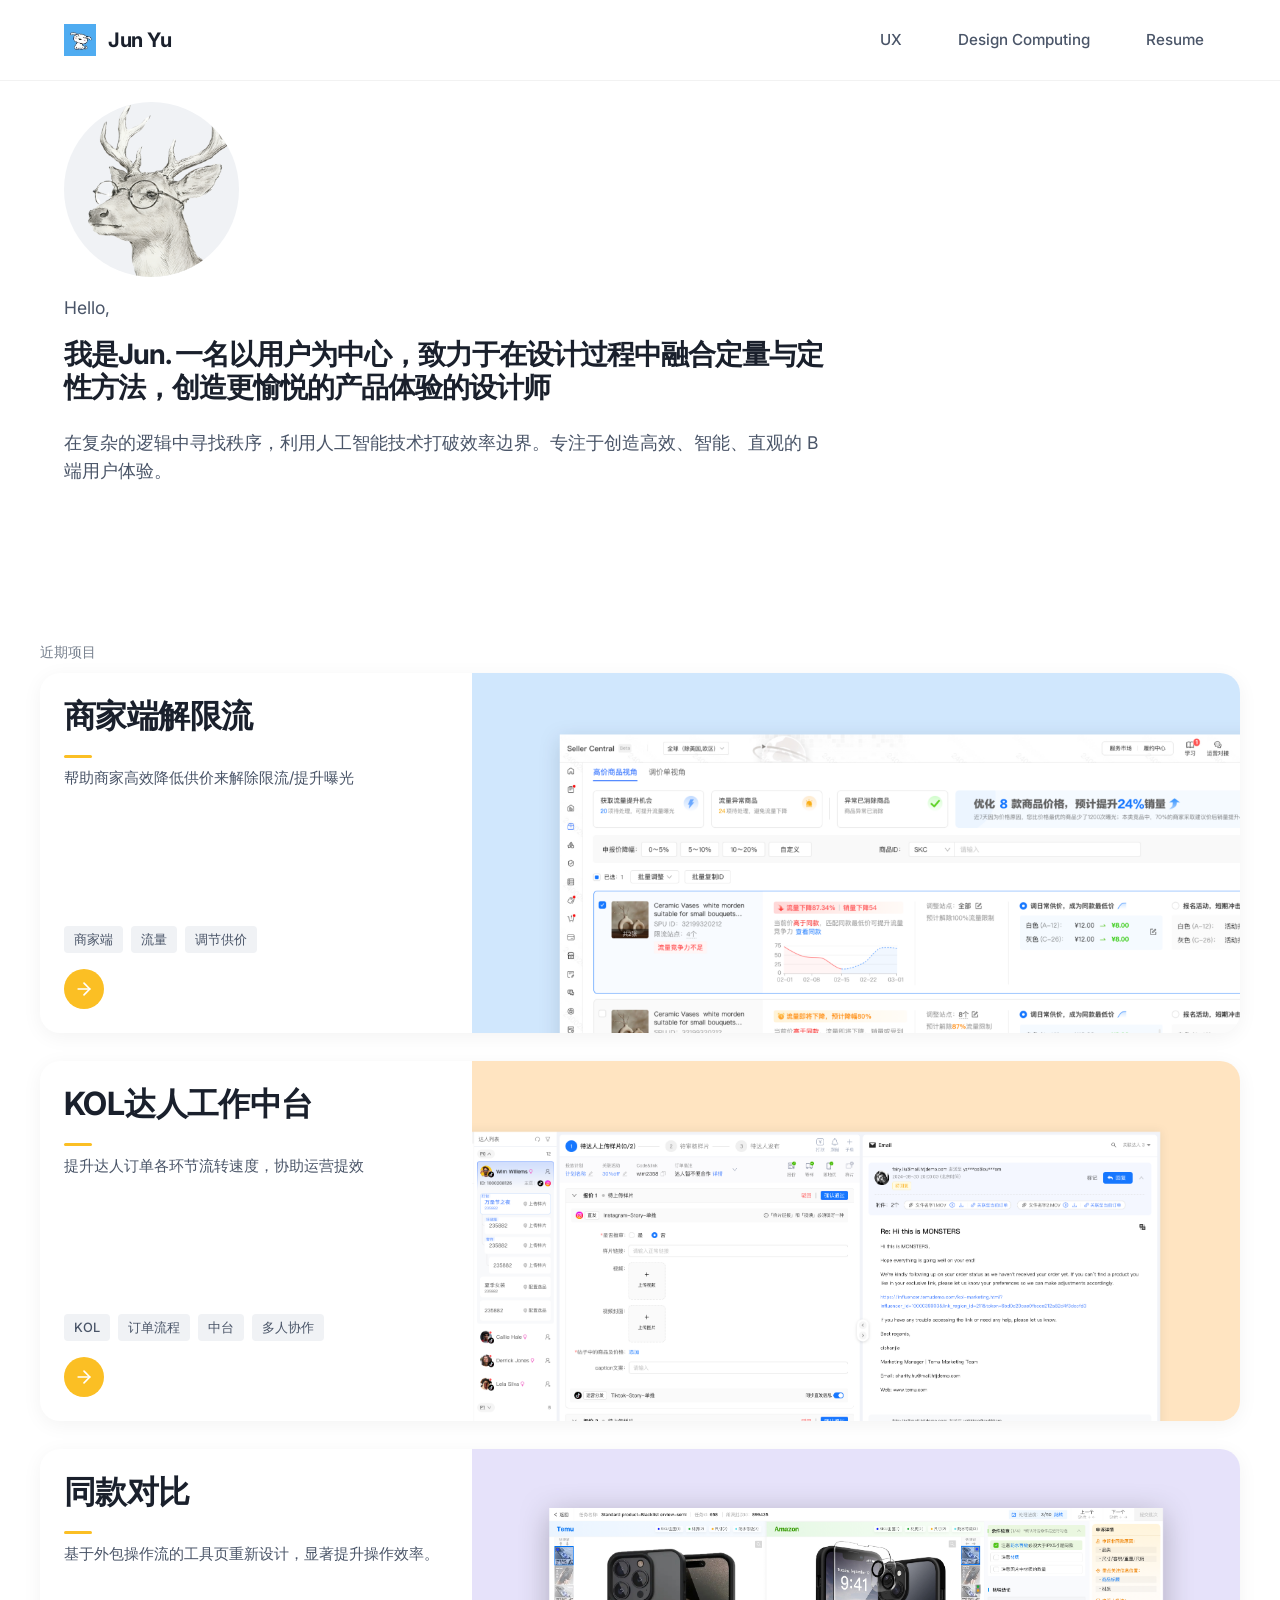
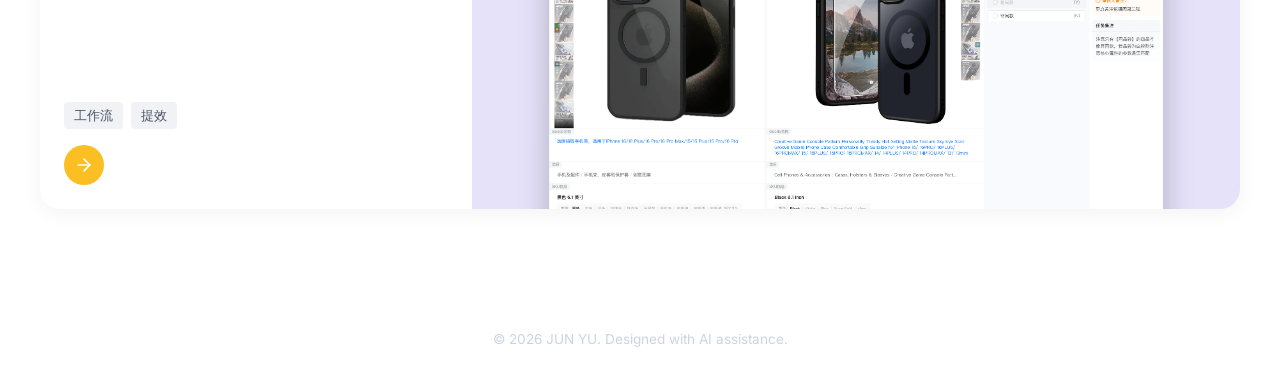
==== commit d3c49895: "Update homepage hero" ====
--- a/index.html
+++ b/index.html
@@ -30,26 +30,12 @@
     </header>
 
     <main>
-        <!-- Background Wave -->
-        <div class="wave-background">
-            <svg viewBox="0 0 1440 480" fill="none" xmlns="http://www.w3.org/2000/svg" preserveAspectRatio="none">
-                <defs>
-                    <linearGradient id="wave-gradient" x1="0%" y1="0%" x2="100%" y2="0%">
-                        <stop offset="0%" style="stop-color:#E0C3FC;stop-opacity:0.8" />
-                        <stop offset="100%" style="stop-color:#8EC5FC;stop-opacity:0.8" />
-                    </linearGradient>
-                    <filter id="blur-filter" x="-20%" y="-20%" width="140%" height="140%">
-                        <feGaussianBlur in="SourceGraphic" stdDeviation="40" />
-                    </filter>
-                </defs>
-                <path d="M0,0 L1440,0 L1440,320 C1200,440 1000,200 720,320 C440,440 240,240 0,360 Z" fill="url(#wave-gradient)" filter="url(#blur-filter)" opacity="0.6"/>
-            </svg>
-        </div>
-
-        <!-- 欢迎语 Hero 区域 -->
-        <section class="hero-section container">
-            <div class="hero-grid">
+        <section class="hero-section hero-banner">
+            <div class="container hero-banner-content">
                 <div class="hero-text">
+                    <div class="hero-img-container">
+                        <img src="images/hero-image.png" alt="Hand-drawn Buck" class="hero-img">
+                    </div>
                     <p class="greeting">Hello,</p>
                     <h1 class="intro-heading">
                         我是Jun. 一名以用户为中心，致力于在设计过程中融合定量与定性方法，创造更愉悦的产品体验的设计师
@@ -58,21 +44,11 @@
                         在复杂的逻辑中寻找秩序，利用人工智能技术打破效率边界。专注于创造高效、智能、直观的 B 端用户体验。
                     </p>
                 </div>
-                <div class="hero-image">
-                    <!-- 请将您的雄鹿图片命名为 hero-image.png 并放入 images 文件夹 -->
-                    <div class="hero-img-container">
-                        <img src="images/hero-image.png" alt="Hand-drawn Buck" class="hero-img">
-                    </div>
-                </div>
             </div>
         </section>
 
         <!-- Works Grid -->
         <section id="works" class="projects container">
-            <div class="section-header">
-                <span class="section-label">Selected Works</span>
-            </div>
-            
             <div class="project-grid">
                 <!-- Project 2: 商家端解限流 -->
                 <a href="project-merchant-limit.html" class="project-card">
--- a/style.css
+++ b/style.css
@@ -123,9 +123,35 @@
 /* Hero Section */
 .hero-section {
     position: relative;
-    z-index: 1; /* Ensure text is above wave */
+    z-index: 1;
     padding: 60px 0;
     padding-top: 40px; /* Moved down slightly */
+}
+
+.hero-banner {
+    width: 100%;
+    padding: 0;
+    background-image: url("images/home-hero-bg.png");
+    background-repeat: no-repeat;
+    background-size: contain;
+    background-position: center;
+    height: 480px;
+}
+
+.hero-banner-content {
+    min-height: 480px;
+    display: flex;
+    align-items: flex-end;
+    padding-top: 0;
+    padding-bottom: 44px;
+}
+
+.hero-banner .hero-text {
+    max-width: 760px;
+}
+
+.hero-banner .hero-img-container {
+    margin: 0 0 18px 0;
 }
 
 .wave-background {
@@ -136,13 +162,53 @@
     z-index: 0;
     pointer-events: none;
     overflow: hidden;
+    height: 520px;
+    background: linear-gradient(180deg, rgba(250, 251, 255, 0.92) 0%, #ffffff 78%);
+    isolation: isolate;
+}
+
+.wave-background::before,
+.wave-background::after {
+    content: "";
+    position: absolute;
+    inset: auto;
+    z-index: 0;
+    border-radius: 999px;
+    filter: blur(60px);
+    opacity: 0.85;
+    transform: translateZ(0);
+}
+
+.wave-background::before {
+    width: 760px;
+    height: 520px;
+    left: -260px;
+    top: -260px;
+    background:
+        radial-gradient(circle at 65% 65%, rgba(167, 139, 250, 0.70) 0%, rgba(167, 139, 250, 0.00) 68%),
+        radial-gradient(circle at 30% 40%, rgba(147, 197, 253, 0.26) 0%, rgba(147, 197, 253, 0.00) 70%);
+    transform: rotate(-10deg);
+}
+
+.wave-background::after {
+    width: 1120px;
+    height: 680px;
+    right: -420px;
+    top: -320px;
+    background:
+        radial-gradient(circle at 35% 55%, rgba(129, 140, 248, 0.62) 0%, rgba(129, 140, 248, 0.00) 70%),
+        radial-gradient(circle at 70% 40%, rgba(56, 189, 248, 0.22) 0%, rgba(56, 189, 248, 0.00) 68%);
+    transform: rotate(8deg);
 }
 
 .wave-background svg {
-    width: 100%;
-    height: auto;
+    position: absolute;
+    inset: 0;
+    z-index: 1;
+    width: 100%;
+    height: 100%;
     display: block;
-    min-height: 500px; /* Ensure it covers enough height */
+    opacity: 1;
 }
 
 .hero {
@@ -218,20 +284,43 @@
     font-weight: 600;
 }
 
+.section-label--recent {
+    font-size: 14px;
+    text-transform: none;
+    letter-spacing: 0;
+    color: rgba(74, 85, 104, 0.75);
+    font-weight: 400;
+}
+
 .project-grid {
     display: grid;
-    grid-template-columns: repeat(auto-fill, minmax(350px, 1fr));
-    gap: 40px;
+    grid-template-columns: 1fr;
+    gap: 28px;
+    position: relative;
+    padding-top: 32px;
+}
+
+.project-grid::before {
+    content: "近期项目";
+    position: absolute;
+    left: 0;
+    top: 0;
+    font-size: 14px;
+    color: rgba(74, 85, 104, 0.75);
+    font-weight: 400;
 }
 
 .project-card {
     background: #fff;
-    border-radius: 16px;
+    border-radius: 20px;
     overflow: hidden;
     box-shadow: 0 4px 20px rgba(0,0,0,0.05);
     transition: transform 0.3s ease, box-shadow 0.3s ease;
     display: flex;
-    flex-direction: column;
+    flex-direction: row-reverse;
+    align-items: stretch;
+    width: 100%;
+    height: 360px;
 }
 
 .project-card:hover {
@@ -240,7 +329,8 @@
 }
 
 .card-image-container {
-    height: 200px;
+    flex: 0 0 calc(54% + 120px);
+    height: 100%;
     background-color: #f0f2f5;
     overflow: hidden;
     position: relative;
@@ -265,21 +355,36 @@
 }
 
 .card-title {
-    font-size: 1.25rem;
-    margin-bottom: 8px;
+    font-size: 32px;
+    margin-bottom: 14px;
+    letter-spacing: -0.6px;
 }
 
 .card-desc {
     color: var(--text-secondary);
     font-size: 0.95rem;
     margin-bottom: 24px;
+    position: relative;
+    padding-top: 18px;
     flex: 1;
 }
 
+.card-desc::before {
+    content: "";
+    position: absolute;
+    width: 28px;
+    height: 3px;
+    left: 0;
+    top: 6px;
+    border-radius: 999px;
+    background-color: #fbbf24;
+}
+
 .card-footer {
     display: flex;
-    justify-content: space-between;
-    align-items: center;
+    flex-direction: column;
+    align-items: flex-start;
+    gap: 16px;
     margin-top: auto;
 }
 
@@ -732,6 +837,26 @@
         grid-template-columns: 1fr;
         gap: 40px;
     }
+
+    .project-card {
+        flex-direction: column;
+        width: 100%;
+        height: auto;
+    }
+
+    .card-image-container {
+        flex: none;
+        height: 220px;
+    }
+
+    .card-title {
+        font-size: 28px;
+    }
+
+    .hero-banner-content {
+        min-height: 420px;
+        padding-bottom: 28px;
+    }
 }
 
 /* Reconstructed Styles from Recent Session */
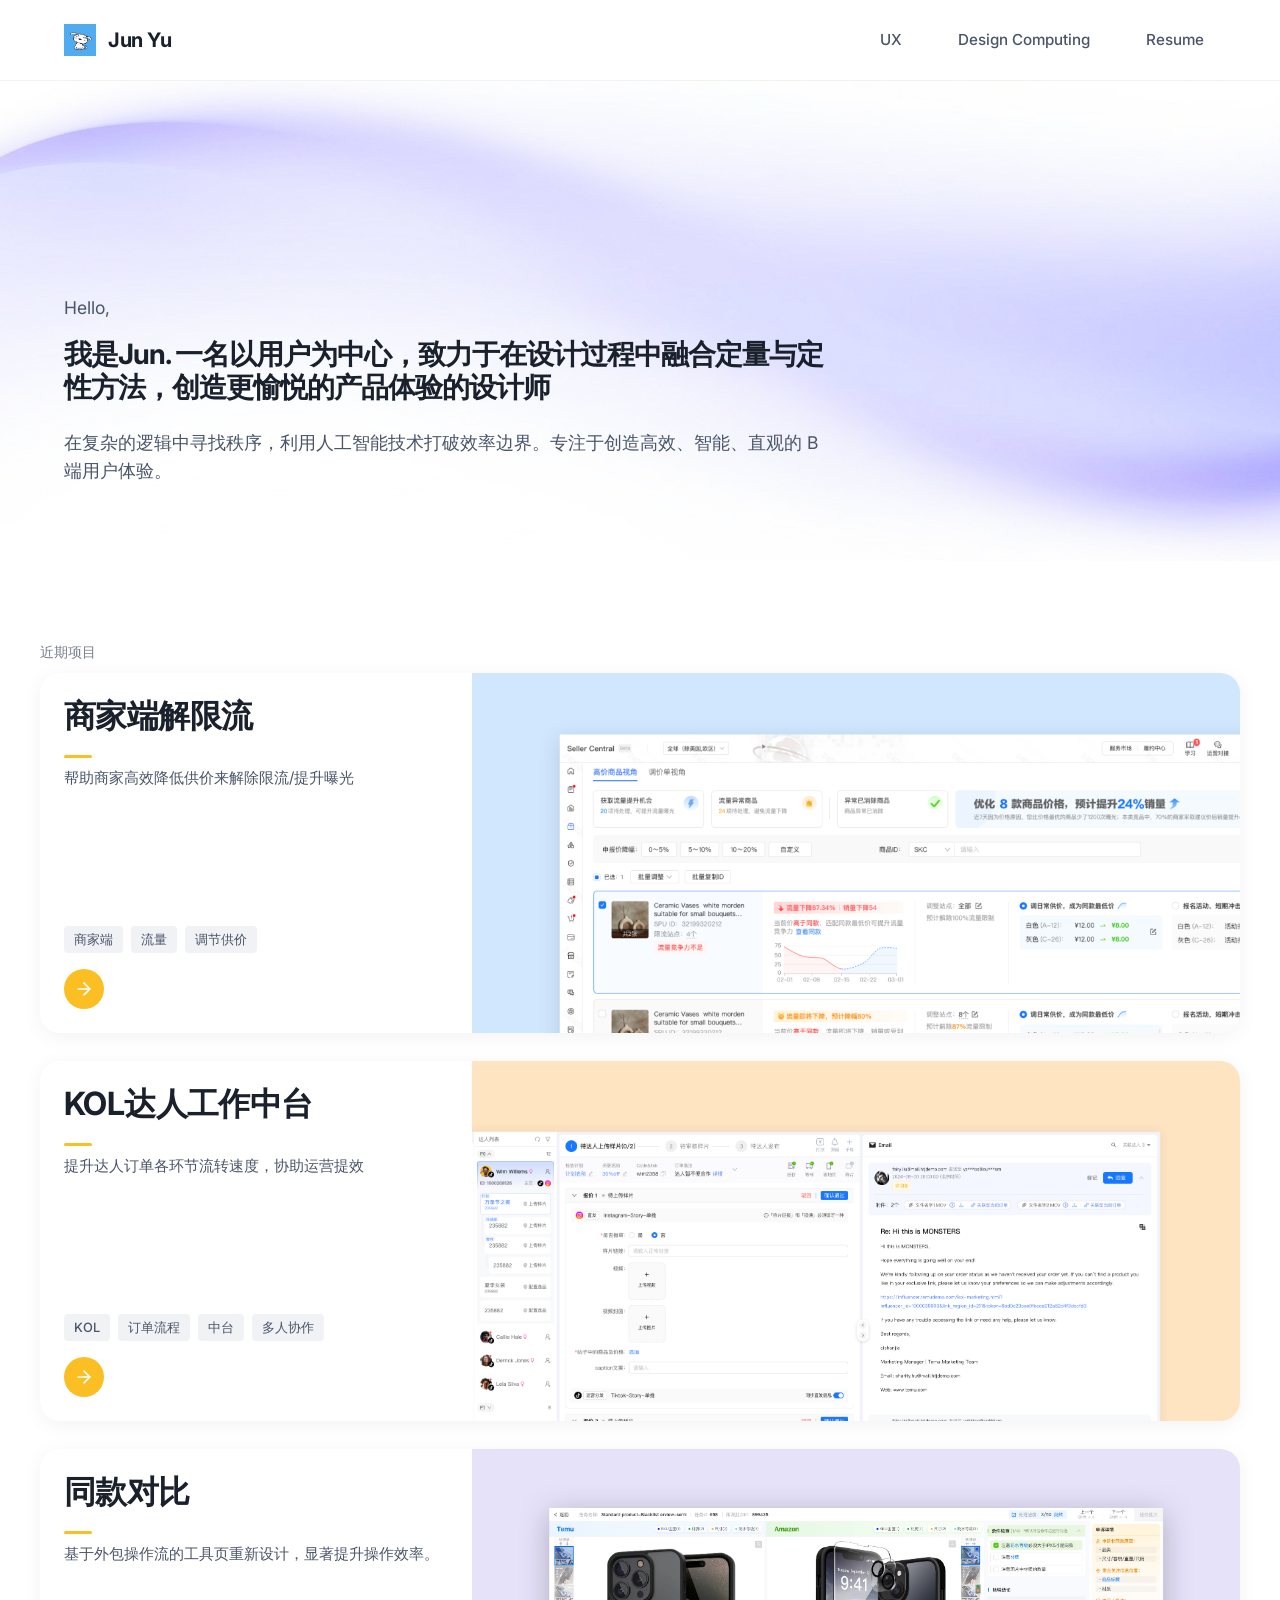
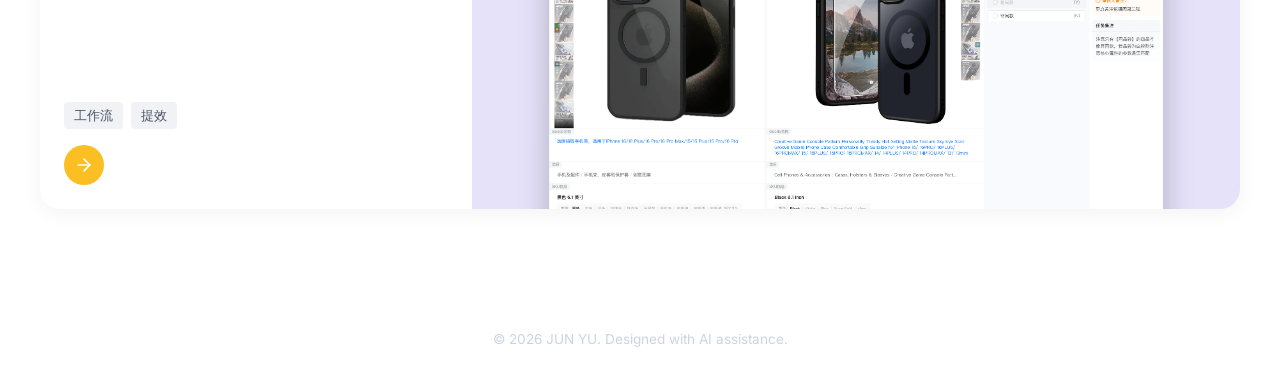
==== commit 90b7c4f7: "Fix hero background and add hero bg image" ====
--- a/index.html
+++ b/index.html
@@ -33,9 +33,6 @@
         <section class="hero-section hero-banner">
             <div class="container hero-banner-content">
                 <div class="hero-text">
-                    <div class="hero-img-container">
-                        <img src="images/hero-image.png" alt="Hand-drawn Buck" class="hero-img">
-                    </div>
                     <p class="greeting">Hello,</p>
                     <h1 class="intro-heading">
                         我是Jun. 一名以用户为中心，致力于在设计过程中融合定量与定性方法，创造更愉悦的产品体验的设计师
--- a/style.css
+++ b/style.css
@@ -133,7 +133,7 @@
     padding: 0;
     background-image: url("images/home-hero-bg.png");
     background-repeat: no-repeat;
-    background-size: contain;
+    background-size: cover;
     background-position: center;
     height: 480px;
 }
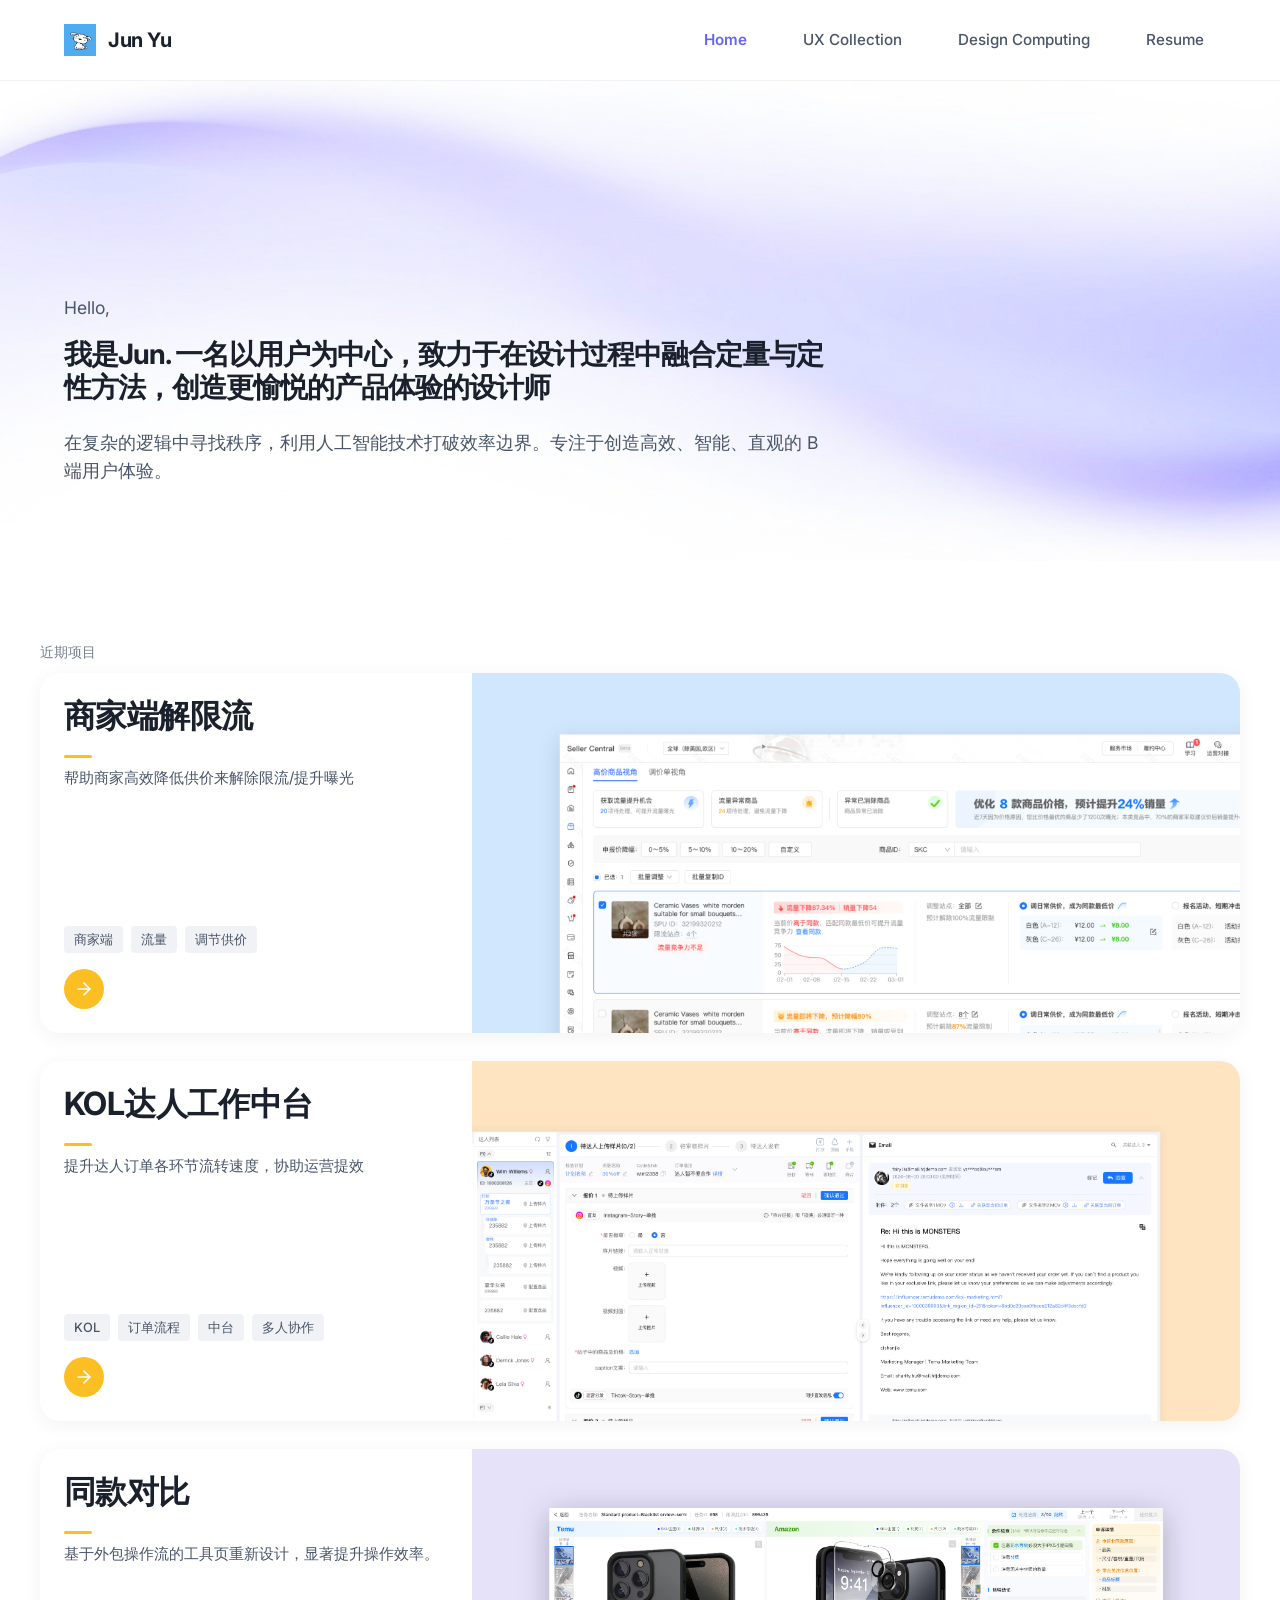
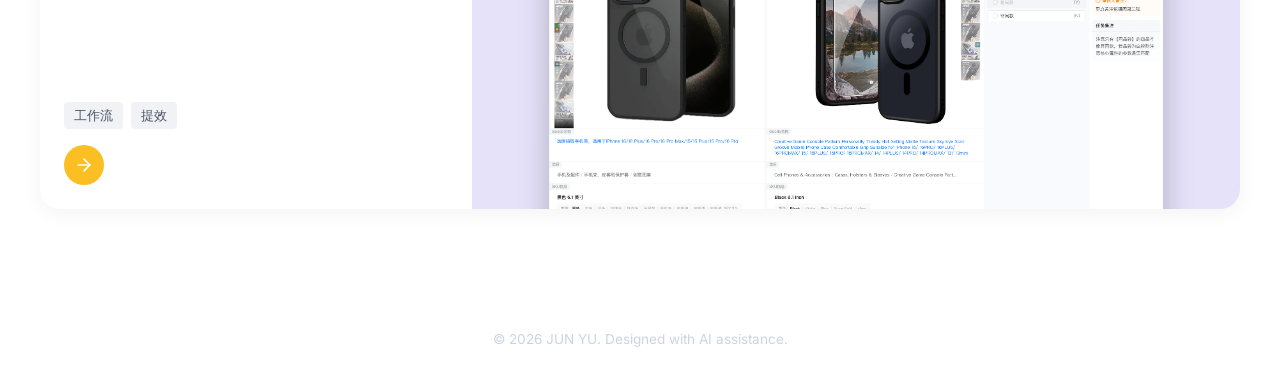
==== commit 1a20e02c: "Add UX Collection page and update nav" ====
--- a/index.html
+++ b/index.html
@@ -21,8 +21,8 @@
                 <span class="designer-name">Jun Yu</span>
             </a>
             <nav class="main-nav">
-                <a href="#works" class="nav-link">UX</a>
-                
+                <a href="index.html" class="nav-link active">Home</a>
+                <a href="ux-collection.html" class="nav-link">UX Collection</a>
                 <a href="design-computing.html" class="nav-link">Design Computing</a>
                 <a href="resume.html" class="nav-link">Resume</a>
             </nav>
--- a/style.css
+++ b/style.css
@@ -108,9 +108,15 @@
     display: inline-block; /* Ensure padding affects layout */
 }
 
-.nav-link:hover, .nav-link.active,
-nav a:hover, nav a.active {
+.nav-link:hover,
+nav a:hover {
     color: var(--text-primary);
+}
+
+.nav-link.active,
+nav a.active {
+    color: var(--accent-color);
+    font-weight: 600;
 }
 
 /* Container */
@@ -1253,3 +1259,150 @@
     background-color: #f97316; /* Orange 500 */
     color: white;
 }
+
+.ux-collection-section {
+    padding: 40px 0 80px;
+}
+
+.ux-collection-filters {
+    display: flex;
+    gap: 12px;
+    flex-wrap: wrap;
+    margin: 16px 0 28px;
+}
+
+.ux-filter {
+    border: 1px solid rgba(99, 102, 241, 0.55);
+    color: var(--accent-color);
+    background: rgba(99, 102, 241, 0.06);
+    padding: 6px 14px;
+    border-radius: 999px;
+    font-weight: 600;
+    font-size: 0.9rem;
+    cursor: pointer;
+    transition: background-color 0.2s, color 0.2s, border-color 0.2s;
+}
+
+.ux-filter.active {
+    background: var(--accent-color);
+    color: #ffffff;
+    border-color: var(--accent-color);
+}
+
+.ux-collection-layout {
+    display: grid;
+    grid-template-columns: 240px 1fr;
+    gap: 40px;
+    align-items: start;
+}
+
+.ux-collection-sidebar {
+    position: sticky;
+    top: 108px;
+}
+
+.ux-collection-nav {
+    display: flex;
+    flex-direction: column;
+    gap: 12px;
+    padding-left: 16px;
+    border-left: 1px solid rgba(148, 163, 184, 0.35);
+}
+
+.ux-collection-link {
+    display: flex;
+    align-items: center;
+    gap: 10px;
+    padding: 6px 0;
+    color: rgba(74, 85, 104, 0.85);
+    font-weight: 500;
+    transition: color 0.2s;
+}
+
+.ux-collection-dot {
+    width: 10px;
+    height: 10px;
+    border-radius: 50%;
+    border: 2px solid rgba(148, 163, 184, 0.75);
+    background: transparent;
+    flex-shrink: 0;
+    transition: background-color 0.2s, border-color 0.2s, box-shadow 0.2s;
+}
+
+.ux-collection-link.active {
+    color: var(--text-primary);
+    font-weight: 600;
+}
+
+.ux-collection-link.active .ux-collection-dot {
+    background: var(--accent-color);
+    border-color: var(--accent-color);
+    box-shadow: 0 0 0 4px rgba(99, 102, 241, 0.18);
+}
+
+.ux-item {
+    padding: 10px 0 52px;
+    border-bottom: 1px solid rgba(148, 163, 184, 0.25);
+    scroll-margin-top: 108px;
+}
+
+.ux-item:last-child {
+    border-bottom: 0;
+}
+
+.ux-item-title {
+    font-size: 28px;
+    font-weight: 800;
+    margin-bottom: 8px;
+    letter-spacing: -0.6px;
+}
+
+.ux-item-meta {
+    display: inline-flex;
+    align-items: center;
+    gap: 10px;
+    font-size: 0.95rem;
+    color: rgba(74, 85, 104, 0.85);
+    margin-bottom: 18px;
+}
+
+.ux-item-placeholder {
+    width: 100%;
+    height: 420px;
+    border-radius: 14px;
+    border: 1px solid rgba(148, 163, 184, 0.28);
+    background: #ffffff;
+    object-fit: cover;
+    display: block;
+}
+
+.is-hidden {
+    display: none !important;
+}
+
+@media (max-width: 900px) {
+    .ux-collection-layout {
+        grid-template-columns: 1fr;
+        gap: 28px;
+    }
+
+    .ux-collection-sidebar {
+        position: relative;
+        top: auto;
+    }
+
+    .ux-collection-nav {
+        flex-direction: row;
+        overflow-x: auto;
+        padding-left: 0;
+        border-left: 0;
+        border-bottom: 1px solid rgba(148, 163, 184, 0.25);
+        padding-bottom: 12px;
+        gap: 16px;
+    }
+
+    .ux-collection-link {
+        padding: 6px 2px;
+        white-space: nowrap;
+    }
+}
